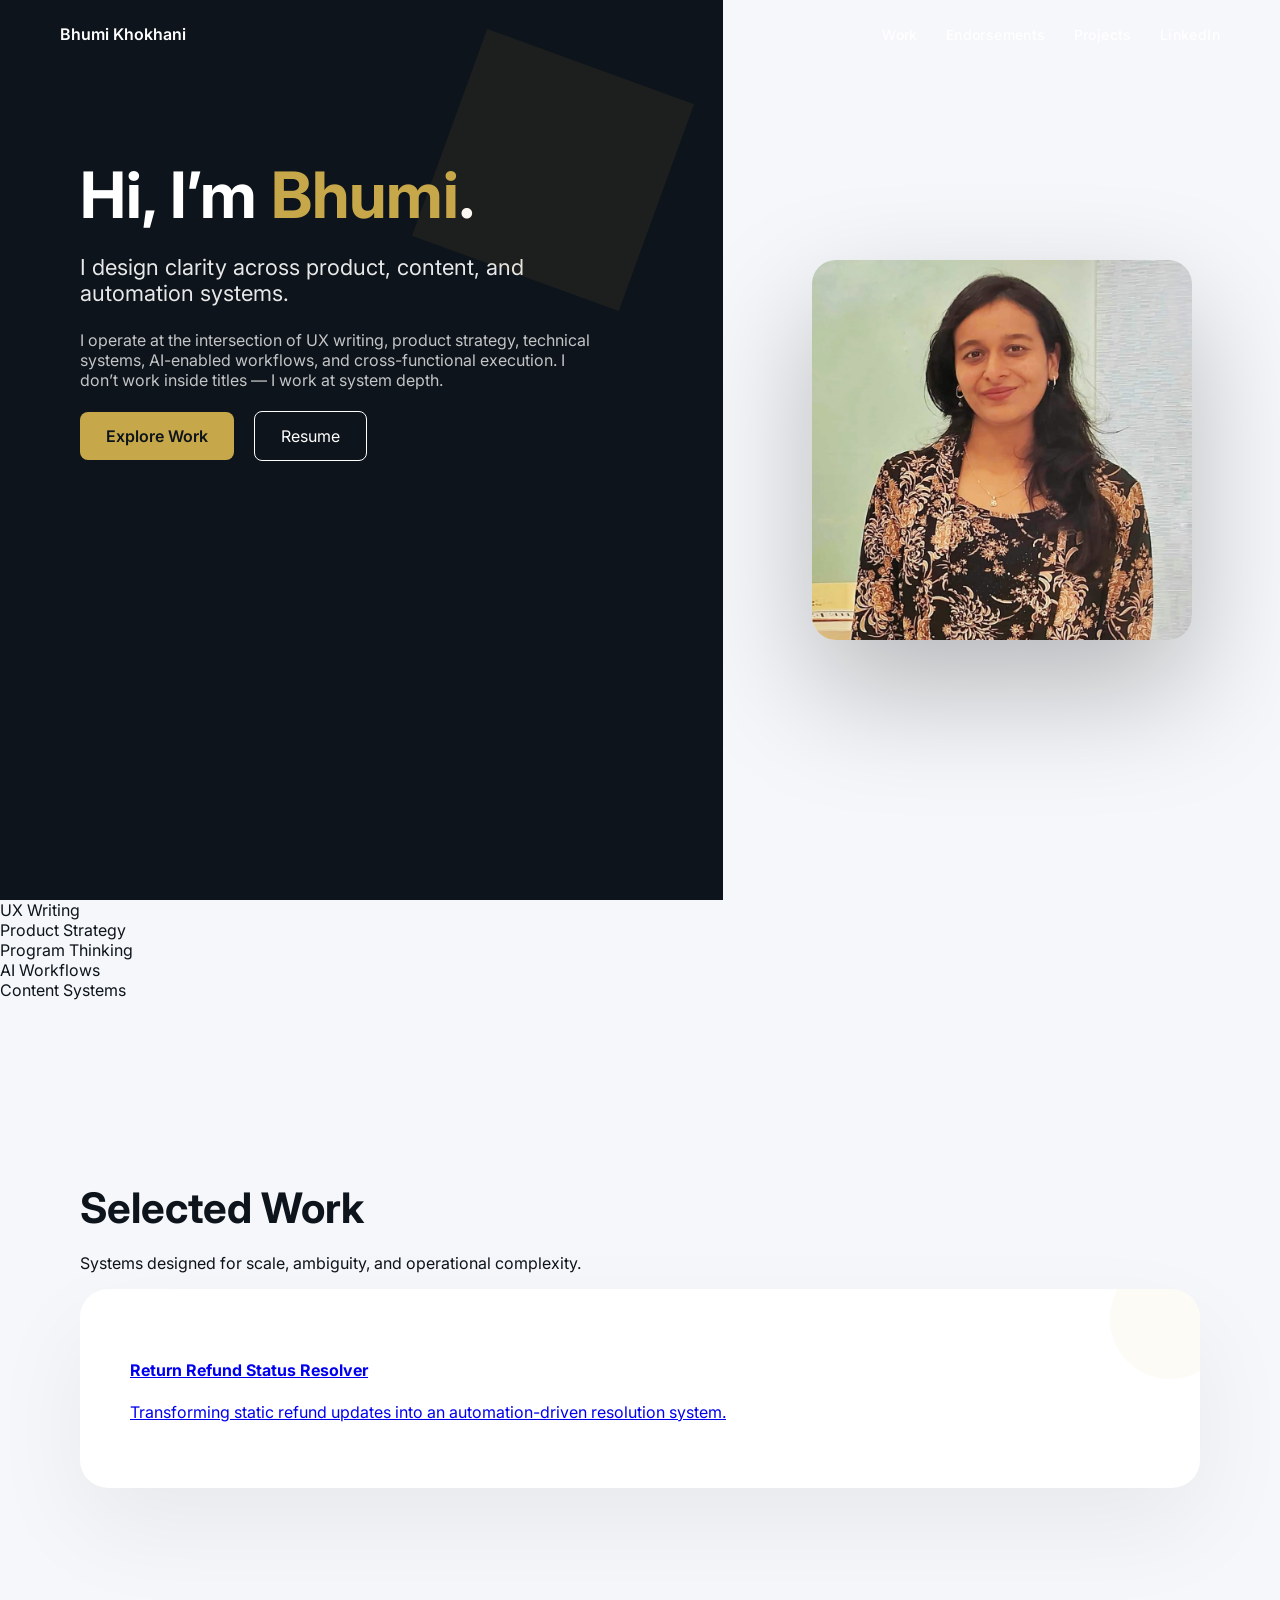
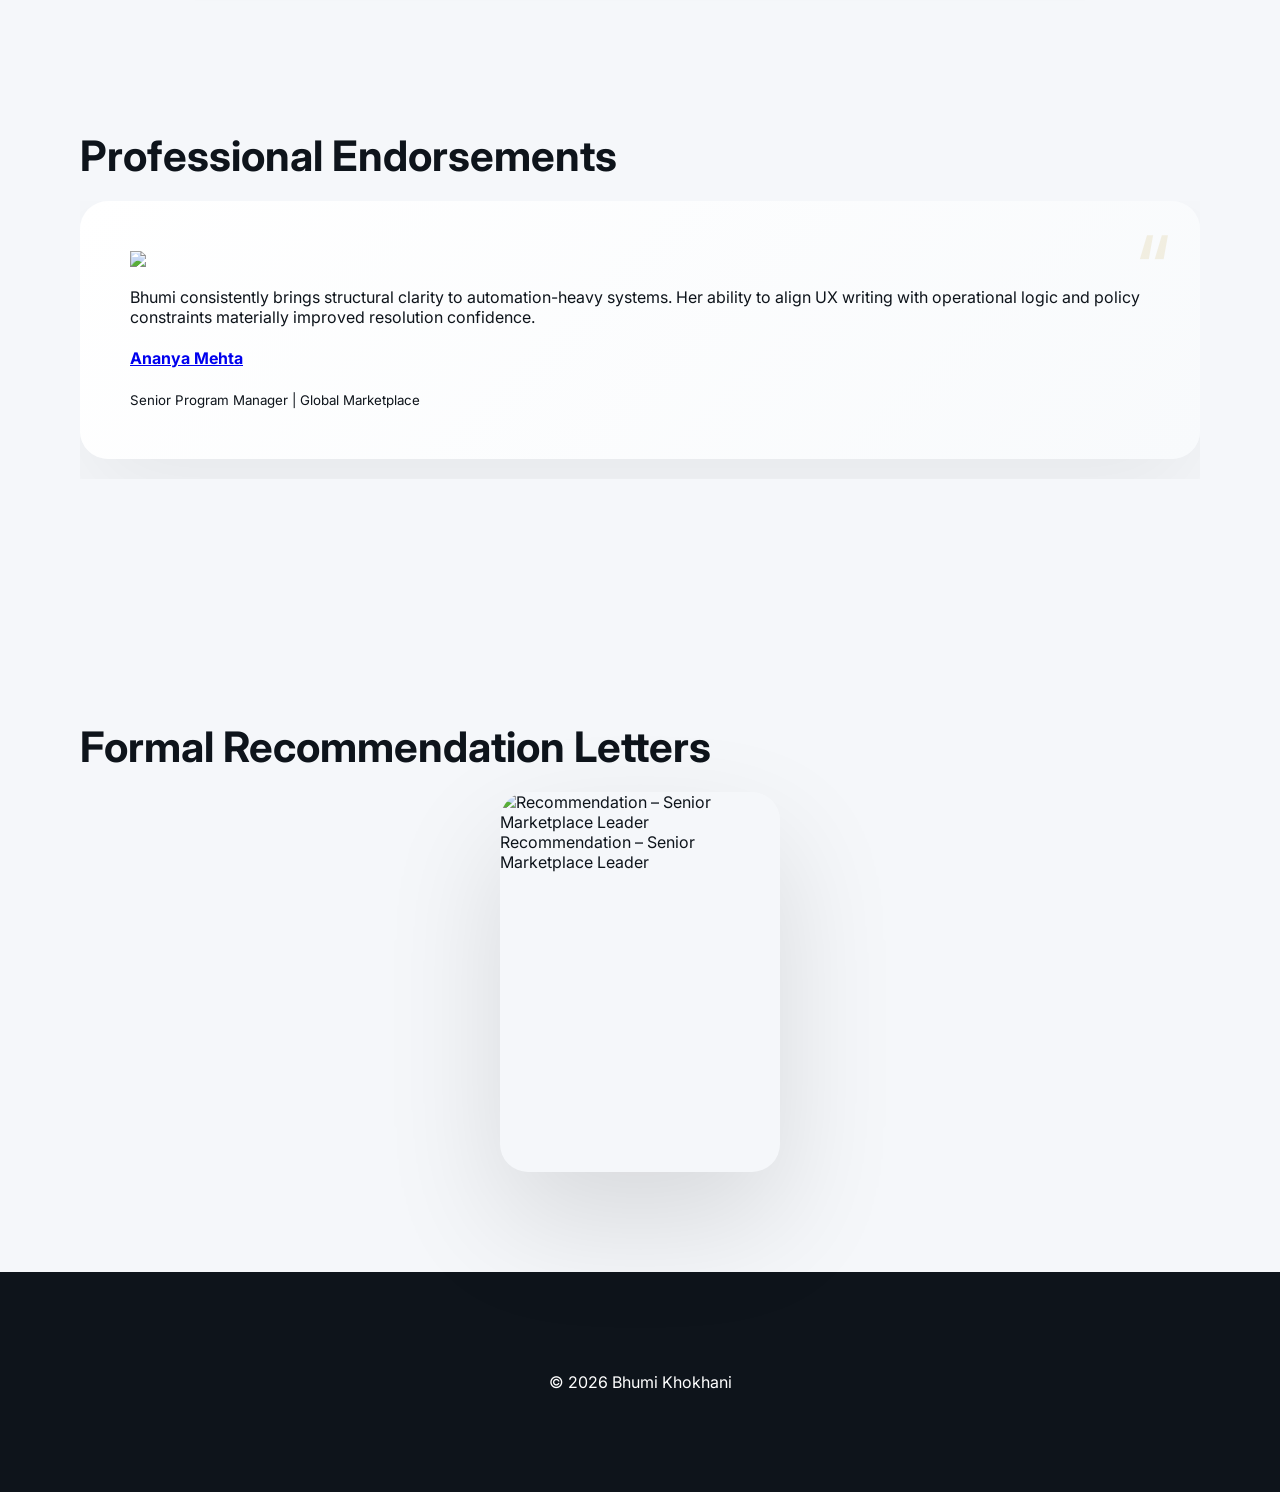
==== index.html @ b5686335 "Update index.html" ====
<!DOCTYPE html>
<html lang="en">
<head>
<meta charset="UTF-8">
<meta name="viewport" content="width=device-width, initial-scale=1.0">
<title>Bhumi Khokhani</title>
<link rel="stylesheet" href="css/style.css">
<link href="https://fonts.googleapis.com/css2?family=Inter:wght@400;500;600;700&display=swap" rel="stylesheet">
</head>

<body>

<nav class="navbar">
  <div class="logo">Bhumi Khokhani</div>
  <ul class="nav-links">
    <li><a href="#work">Work</a></li>
    <li><a href="#endorsements">Endorsements</a></li>
    <li><a href="https://www.linkedin.com/in/bhumikhokhani/details/projects/" target="_blank">Projects</a></li>
    <li><a href="https://www.linkedin.com/in/bhumikhokhani/" target="_blank">LinkedIn</a></li>
  </ul>
</nav>

<section class="hero">
  <div class="hero-left">
    <h1>Hi, I’m <span>Bhumi</span>.</h1>
    <h2>I design clarity across product, content, and automation systems.</h2>

    <p>
      I operate at the intersection of UX writing, product strategy,
      technical systems, AI-enabled workflows, and cross-functional execution.
      I don’t work inside titles — I work at system depth.
    </p>

    <div class="hero-buttons">
      <a href="#work" class="btn-primary">Explore Work</a>
      <a href="assets/BhumiKhokhani-Resume.pdf" target="_blank" class="btn-outline">Resume</a>
    </div>
  </div>

  <div class="hero-right">
    <img src="assets/bhumikhokhani.jpeg" alt="Bhumi Khokhani">
  </div>
</section>

<!-- NEW POSITIONING STRIP -->
<section class="position-strip">
  <div class="strip-inner">
    <div>UX Writing</div>
    <div>Product Strategy</div>
    <div>Program Thinking</div>
    <div>AI Workflows</div>
    <div>Content Systems</div>
  </div>
</section>

<section id="work" class="section work-section">
  <div class="section-header">
    <h3>Selected Work</h3>
    <p>Systems designed for scale, ambiguity, and operational complexity.</p>
  </div>
  <div id="work-grid" class="work-grid"></div>
</section>

<section id="endorsements" class="section endorsements-section">
  <div class="section-header light">
    <h3>Professional Endorsements</h3>
  </div>
  <div id="testimonial-grid" class="testimonial-slider"></div>
</section>

<section class="section letters-section">
  <div class="section-header">
    <h3>Formal Recommendation Letters</h3>
  </div>
  <div id="letters-grid" class="letters-grid"></div>
</section>

<footer>
  © 2026 Bhumi Khokhani
</footer>

<div id="letter-modal" class="modal">
  <div class="modal-content">
    <span class="close-btn" onclick="closeModal()">×</span>
    <iframe id="modal-frame"></iframe>
  </div>
</div>

<script src="js/loadWork.js"></script>
<script src="js/loadTestimonials.js"></script>
<script src="js/loadLetters.js"></script>

</body>
</html>
---- css/style.css ----
:root {
  --teal: #0F766E;
  --gold: #C6A74A;
  --dark: #0E141B;
  --light: #F5F7FA;
  --text-dark: #0E141B;
  --text-light: #FFFFFF;
  --muted: #6B7280;
}

* {
  box-sizing: border-box;
}

body {
  margin: 0;
  font-family: 'Inter', sans-serif;
  background: var(--light);
  color: var(--text-dark);
  overflow-x: hidden;
}

/* ---------------- NAV ---------------- */

.navbar {
  display: flex;
  justify-content: space-between;
  align-items: center;
  padding: 24px 60px;
  position: fixed;
  width: 100%;
  z-index: 1000;
  transition: 0.4s ease;
}

.navbar.scrolled {
  background: rgba(14,20,27,0.92);
  backdrop-filter: blur(12px);
}

.logo {
  color: white;
  font-weight: 600;
}

.nav-links {
  list-style: none;
  display: flex;
  gap: 28px;
  margin: 0;
  padding: 0;
}

.nav-links a {
  text-decoration: none;
  color: var(--text-light);
  font-weight: 500;
  font-size: 14px;
  letter-spacing: 0.4px;
}

/* ---------------- HERO ---------------- */

.hero {
  display: grid;
  grid-template-columns: 1.3fr 1fr;
  min-height: 100vh;
}

.hero-left {
  background: var(--dark);
  color: white;
  padding: 160px 80px;
  position: relative;
}

.hero-left h1 {
  font-size: 64px;
  margin: 0;
  line-height: 1.1;
}

.hero-left h1 span {
  color: var(--gold);
}

.hero-left h2 {
  font-size: 22px;
  font-weight: 400;
  margin-top: 24px;
  max-width: 520px;
  opacity: 0.9;
}

.hero-left p {
  margin-top: 24px;
  max-width: 520px;
  opacity: 0.75;
}

.hero-buttons {
  margin-top: 36px;
}

.btn-primary {
  padding: 14px 26px;
  border-radius: 8px;
  background: var(--gold);
  color: var(--dark);
  text-decoration: none;
  font-weight: 600;
  margin-right: 16px;
  transition: 0.3s;
}

.btn-primary:hover {
  transform: translateY(-3px);
}

.btn-outline {
  padding: 14px 26px;
  border-radius: 8px;
  border: 1px solid white;
  color: white;
  text-decoration: none;
}

.hero-right {
  background: var(--light);
  display: flex;
  align-items: center;
  justify-content: center;
}

.hero-right img {
  width: 70%;
  max-width: 380px;
  border-radius: 24px;
  box-shadow: 0 50px 120px rgba(0,0,0,0.25);
}

/* Gold accent */

.hero-left::after {
  content: "";
  position: absolute;
  width: 220px;
  height: 220px;
  background: var(--gold);
  opacity: 0.08;
  top: 60px;
  right: 60px;
  transform: rotate(20deg);
}

/* ---------------- SECTIONS ---------------- */

.section {
  padding: 140px 80px 100px;
}

.section + .section {
  margin-top: -40px;
}

.alt-bg {
  background: white;
}

.section h3 {
  font-size: 42px;
  margin-bottom: 20px;
}

.section-intro {
  max-width: 600px;
  margin-bottom: 60px;
  color: var(--muted);
}

/* ---------------- WORK ---------------- */

.work-grid {
  display: grid;
  grid-template-columns: repeat(auto-fit, minmax(320px, 1fr));
  gap: 50px;
}

.work-card {
  padding: 50px;
  background: white;
  border-radius: 28px;
  box-shadow: 0 40px 100px rgba(0,0,0,0.06);
  transition: 0.4s ease;
  position: relative;
  overflow: hidden;
}

.work-card::after {
  content: "";
  position: absolute;
  width: 120px;
  height: 120px;
  background: var(--gold);
  opacity: 0.05;
  top: -30px;
  right: -30px;
  border-radius: 50%;
}

.work-card:hover {
  transform: translateY(-14px);
  box-shadow: 0 60px 140px rgba(0,0,0,0.1);
}

/* ---------------- TESTIMONIALS ---------------- */

.testimonial-slider {
  display: flex;
  gap: 40px;
  overflow-x: auto;
  scroll-snap-type: x mandatory;
  padding-bottom: 20px;
}

.testimonial-slider::-webkit-scrollbar {
  height: 8px;
}

.testimonial-slider::-webkit-scrollbar-thumb {
  background: var(--gold);
  border-radius: 10px;
}

.testimonial-card {
  min-width: 420px;
  padding: 50px;
  background: linear-gradient(135deg, #ffffff, #f8fafc);
  border-radius: 28px;
  box-shadow: 0 40px 100px rgba(0,0,0,0.06);
  position: relative;
  scroll-snap-align: start;
  transition: 0.4s ease;
}

.testimonial-card:hover {
  transform: translateY(-10px);
}

.testimonial-card::before {
  content: "“";
  font-size: 100px;
  color: var(--gold);
  position: absolute;
  top: 10px;
  right: 30px;
  opacity: 0.15;
}

/* ---------------- LETTERS ---------------- */

.letters-grid {
  display: flex;
  gap: 40px;
  flex-wrap: wrap;
  justify-content: center;
}

.letter-thumb {
  width: 280px;
  height: 380px;
  border-radius: 28px;
  overflow: hidden;
  cursor: pointer;
  box-shadow: 0 50px 120px rgba(0,0,0,0.12);
  transition: 0.5s ease;
  position: relative;
}

.letter-thumb:hover {
  transform: translateY(-12px) scale(1.04);
}

.letter-thumb img {
  width: 100%;
  height: 100%;
  object-fit: cover;
}

/* ---------------- MODAL ---------------- */

.modal {
  display: none;
  position: fixed;
  inset: 0;
  background: rgba(0,0,0,0.9);
  justify-content: center;
  align-items: center;
}

.modal-content {
  width: 95%;
  max-width: 1000px;
  height: 90%;
  background: white;
  border-radius: 20px;
  overflow: hidden;
  position: relative;
}

.modal-content iframe {
  width: 100%;
  height: 100%;
  border: none;
}

.close-btn {
  position: absolute;
  top: 20px;
  right: 30px;
  font-size: 30px;
  cursor: pointer;
}

/* ---------------- FOOTER ---------------- */

footer {
  padding: 100px 80px;
  background: var(--dark);
  color: white;
  text-align: center;
}

/* ---------------- MOBILE ---------------- */

@media (max-width: 900px) {

  .hero {
    grid-template-columns: 1fr;
  }

  .hero-left {
    padding: 120px 40px;
  }

  .hero-left h1 {
    font-size: 42px;
  }

  .section {
    padding: 100px 40px;
  }

  .navbar {
    padding: 20px 40px;
  }

  .testimonial-card {
    min-width: 300px;
  }
}
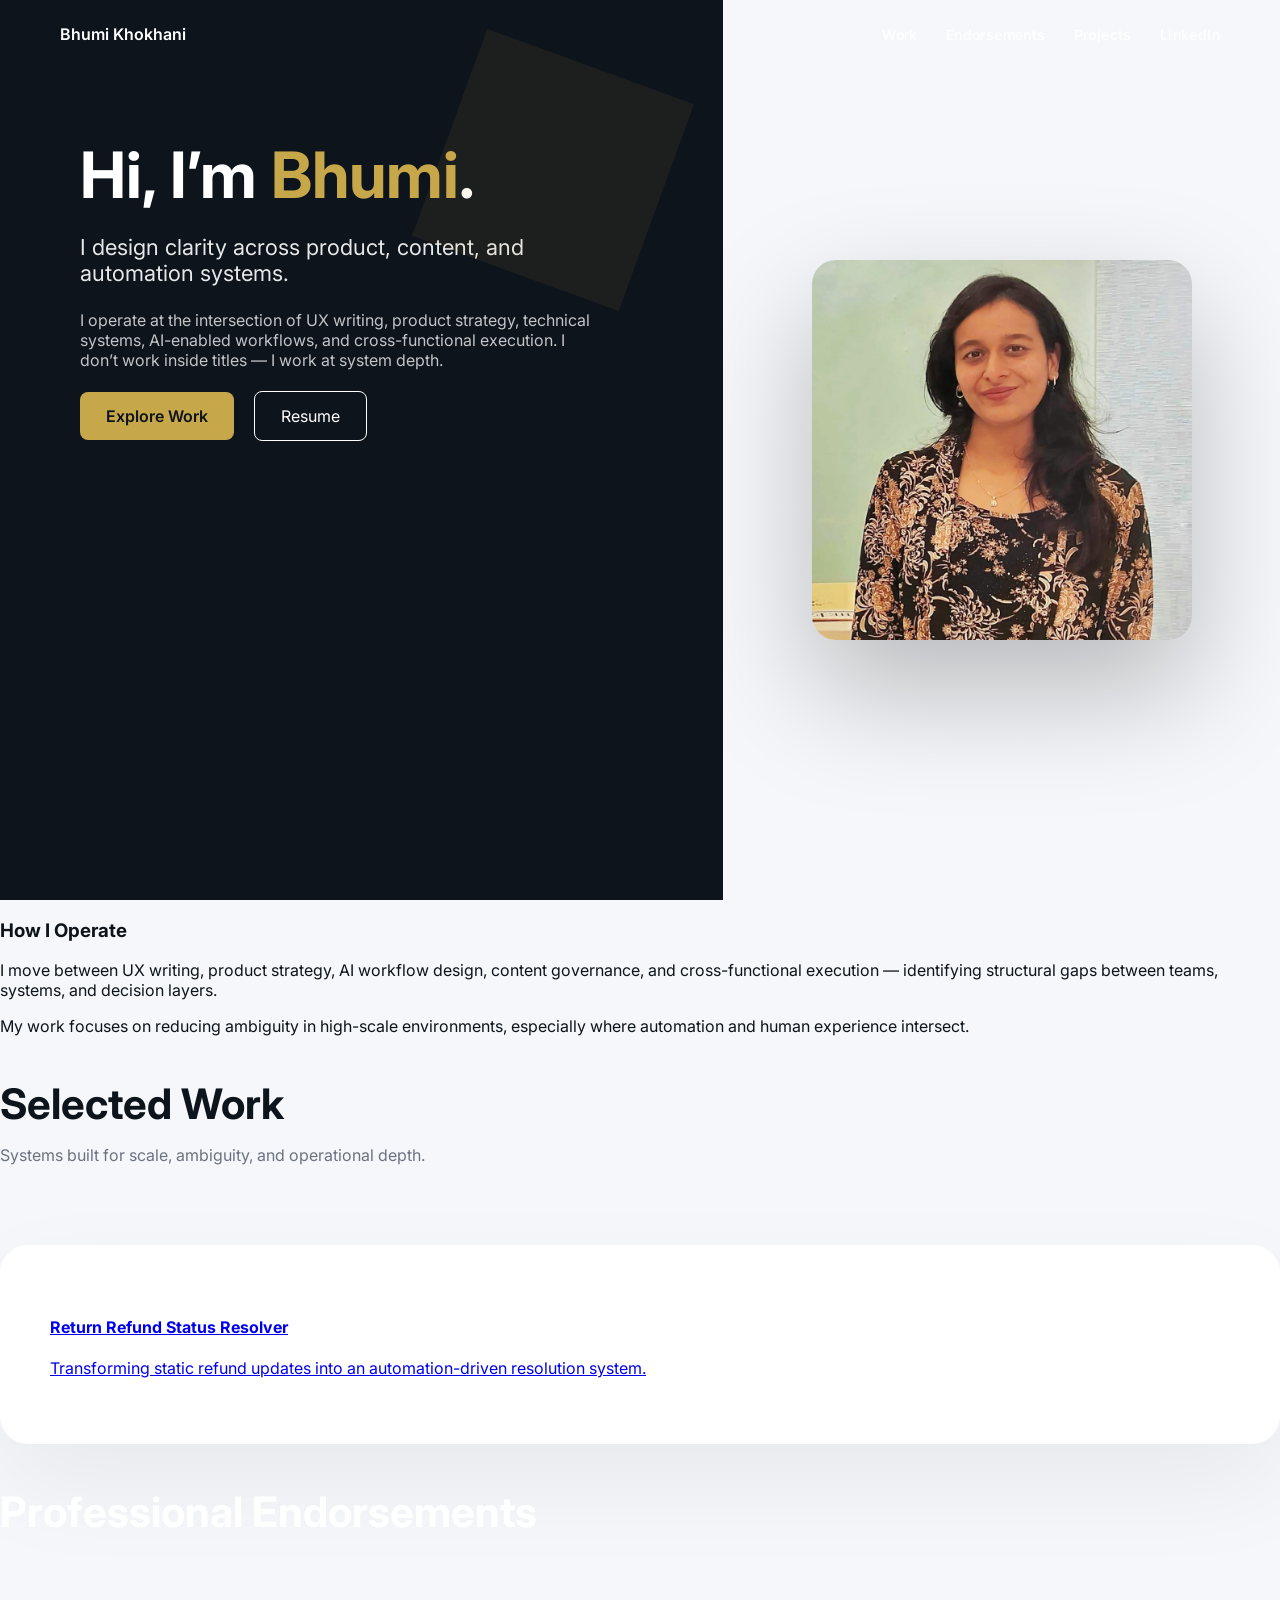
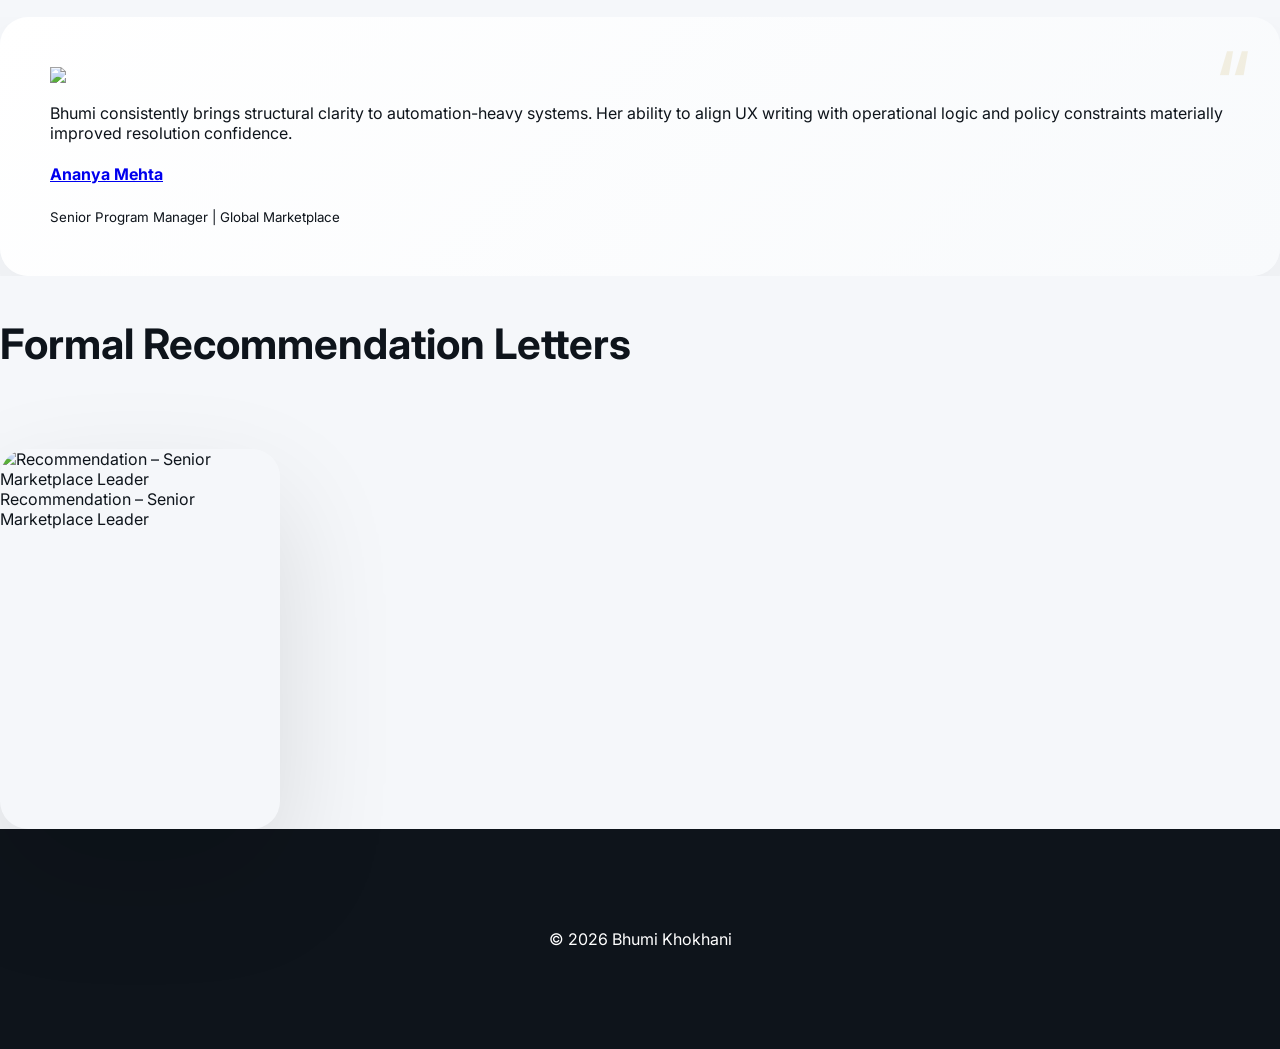
==== commit 25cf8652: "Update index.html" ====
--- a/index.html
+++ b/index.html
@@ -20,55 +20,68 @@
   </ul>
 </nav>
 
+<!-- HERO (UNCHANGED STRUCTURE) -->
 <section class="hero">
   <div class="hero-left">
     <h1>Hi, I’m <span>Bhumi</span>.</h1>
     <h2>I design clarity across product, content, and automation systems.</h2>
-
     <p>
       I operate at the intersection of UX writing, product strategy,
       technical systems, AI-enabled workflows, and cross-functional execution.
       I don’t work inside titles — I work at system depth.
     </p>
-
     <div class="hero-buttons">
       <a href="#work" class="btn-primary">Explore Work</a>
       <a href="assets/BhumiKhokhani-Resume.pdf" target="_blank" class="btn-outline">Resume</a>
     </div>
   </div>
-
   <div class="hero-right">
     <img src="assets/bhumikhokhani.jpeg" alt="Bhumi Khokhani">
   </div>
 </section>
 
-<!-- NEW POSITIONING STRIP -->
-<section class="position-strip">
-  <div class="strip-inner">
-    <div>UX Writing</div>
-    <div>Product Strategy</div>
-    <div>Program Thinking</div>
-    <div>AI Workflows</div>
-    <div>Content Systems</div>
+<!-- STRUCTURED POSITIONING SECTION -->
+<section class="positioning">
+  <div class="positioning-inner">
+    <div class="positioning-left">
+      <h3>How I Operate</h3>
+    </div>
+    <div class="positioning-right">
+      <p>
+        I move between UX writing, product strategy, AI workflow design,
+        content governance, and cross-functional execution — identifying
+        structural gaps between teams, systems, and decision layers.
+      </p>
+      <p>
+        My work focuses on reducing ambiguity in high-scale environments,
+        especially where automation and human experience intersect.
+      </p>
+    </div>
   </div>
 </section>
 
-<section id="work" class="section work-section">
+<!-- WORK WITH STRONGER GRID STRUCTURE -->
+<section id="work" class="work-section">
   <div class="section-header">
     <h3>Selected Work</h3>
-    <p>Systems designed for scale, ambiguity, and operational complexity.</p>
+    <p>Systems built for scale, ambiguity, and operational depth.</p>
   </div>
-  <div id="work-grid" class="work-grid"></div>
+
+  <div id="work-grid" class="work-grid">
+    <!-- dynamic cards load here -->
+  </div>
 </section>
 
-<section id="endorsements" class="section endorsements-section">
+<!-- DARK SOCIAL PROOF BAND -->
+<section id="endorsements" class="endorsement-band">
   <div class="section-header light">
     <h3>Professional Endorsements</h3>
   </div>
   <div id="testimonial-grid" class="testimonial-slider"></div>
 </section>
 
-<section class="section letters-section">
+<!-- LETTERS SECTION WITH FRAMED LAYOUT -->
+<section class="letters-section">
   <div class="section-header">
     <h3>Formal Recommendation Letters</h3>
   </div>
--- a/css/style.css
+++ b/css/style.css
@@ -20,22 +20,16 @@
   overflow-x: hidden;
 }
 
-/* ---------------- NAV ---------------- */
+/* NAV */
 
 .navbar {
   display: flex;
   justify-content: space-between;
   align-items: center;
   padding: 24px 60px;
-  position: fixed;
+  position: absolute;
   width: 100%;
   z-index: 1000;
-  transition: 0.4s ease;
-}
-
-.navbar.scrolled {
-  background: rgba(14,20,27,0.92);
-  backdrop-filter: blur(12px);
 }
 
 .logo {
@@ -59,7 +53,7 @@
   letter-spacing: 0.4px;
 }
 
-/* ---------------- HERO ---------------- */
+/* HERO (UNCHANGED STRUCTURE) */
 
 .hero {
   display: grid;
@@ -70,7 +64,7 @@
 .hero-left {
   background: var(--dark);
   color: white;
-  padding: 160px 80px;
+  padding: 140px 80px;
   position: relative;
 }
 
@@ -110,11 +104,6 @@
   text-decoration: none;
   font-weight: 600;
   margin-right: 16px;
-  transition: 0.3s;
-}
-
-.btn-primary:hover {
-  transform: translateY(-3px);
 }
 
 .btn-outline {
@@ -138,8 +127,6 @@
   border-radius: 24px;
   box-shadow: 0 50px 120px rgba(0,0,0,0.25);
 }
-
-/* Gold accent */
 
 .hero-left::after {
   content: "";
@@ -153,36 +140,56 @@
   transform: rotate(20deg);
 }
 
-/* ---------------- SECTIONS ---------------- */
+/* NEW POSITION STRIP */
+
+.position-strip {
+  background: white;
+  padding: 30px 0;
+  border-bottom: 1px solid #eee;
+}
+
+.strip-inner {
+  display: flex;
+  justify-content: center;
+  gap: 60px;
+  font-weight: 600;
+  color: var(--muted);
+  flex-wrap: wrap;
+}
+
+/* SECTION BASE */
 
 .section {
-  padding: 140px 80px 100px;
-}
-
-.section + .section {
-  margin-top: -40px;
-}
-
-.alt-bg {
-  background: white;
-}
-
-.section h3 {
+  padding: 140px 80px;
+}
+
+.section-header {
+  max-width: 700px;
+  margin-bottom: 80px;
+}
+
+.section-header h3 {
   font-size: 42px;
-  margin-bottom: 20px;
-}
-
-.section-intro {
-  max-width: 600px;
-  margin-bottom: 60px;
+  margin-bottom: 16px;
+}
+
+.section-header p {
   color: var(--muted);
 }
 
-/* ---------------- WORK ---------------- */
+.section-header.light h3 {
+  color: white;
+}
+
+/* WORK */
+
+.work-section {
+  background: var(--light);
+}
 
 .work-grid {
   display: grid;
-  grid-template-columns: repeat(auto-fit, minmax(320px, 1fr));
+  grid-template-columns: repeat(auto-fit, minmax(340px, 1fr));
   gap: 50px;
 }
 
@@ -192,59 +199,35 @@
   border-radius: 28px;
   box-shadow: 0 40px 100px rgba(0,0,0,0.06);
   transition: 0.4s ease;
-  position: relative;
-  overflow: hidden;
-}
-
-.work-card::after {
-  content: "";
-  position: absolute;
-  width: 120px;
-  height: 120px;
-  background: var(--gold);
-  opacity: 0.05;
-  top: -30px;
-  right: -30px;
-  border-radius: 50%;
 }
 
 .work-card:hover {
-  transform: translateY(-14px);
-  box-shadow: 0 60px 140px rgba(0,0,0,0.1);
-}
-
-/* ---------------- TESTIMONIALS ---------------- */
+  transform: translateY(-12px);
+}
+
+/* ENDORSEMENTS */
+
+.endorsements-section {
+  background: var(--dark);
+  color: white;
+}
 
 .testimonial-slider {
   display: flex;
   gap: 40px;
   overflow-x: auto;
   scroll-snap-type: x mandatory;
-  padding-bottom: 20px;
-}
-
-.testimonial-slider::-webkit-scrollbar {
-  height: 8px;
-}
-
-.testimonial-slider::-webkit-scrollbar-thumb {
-  background: var(--gold);
-  border-radius: 10px;
 }
 
 .testimonial-card {
   min-width: 420px;
+  scroll-snap-align: start;
   padding: 50px;
   background: linear-gradient(135deg, #ffffff, #f8fafc);
   border-radius: 28px;
   box-shadow: 0 40px 100px rgba(0,0,0,0.06);
+  color: var(--text-dark);
   position: relative;
-  scroll-snap-align: start;
-  transition: 0.4s ease;
-}
-
-.testimonial-card:hover {
-  transform: translateY(-10px);
 }
 
 .testimonial-card::before {
@@ -257,13 +240,12 @@
   opacity: 0.15;
 }
 
-/* ---------------- LETTERS ---------------- */
+/* LETTERS */
 
 .letters-grid {
   display: flex;
   gap: 40px;
   flex-wrap: wrap;
-  justify-content: center;
 }
 
 .letter-thumb {
@@ -273,12 +255,11 @@
   overflow: hidden;
   cursor: pointer;
   box-shadow: 0 50px 120px rgba(0,0,0,0.12);
-  transition: 0.5s ease;
-  position: relative;
+  transition: 0.4s ease;
 }
 
 .letter-thumb:hover {
-  transform: translateY(-12px) scale(1.04);
+  transform: translateY(-12px) scale(1.05);
 }
 
 .letter-thumb img {
@@ -287,7 +268,7 @@
   object-fit: cover;
 }
 
-/* ---------------- MODAL ---------------- */
+/* MODAL */
 
 .modal {
   display: none;
@@ -322,7 +303,7 @@
   cursor: pointer;
 }
 
-/* ---------------- FOOTER ---------------- */
+/* FOOTER */
 
 footer {
   padding: 100px 80px;
@@ -331,7 +312,7 @@
   text-align: center;
 }
 
-/* ---------------- MOBILE ---------------- */
+/* MOBILE */
 
 @media (max-width: 900px) {
 
@@ -340,11 +321,11 @@
   }
 
   .hero-left {
-    padding: 120px 40px;
+    padding: 100px 40px;
   }
 
   .hero-left h1 {
-    font-size: 42px;
+    font-size: 40px;
   }
 
   .section {
@@ -358,4 +339,8 @@
   .testimonial-card {
     min-width: 300px;
   }
-}
+
+  .strip-inner {
+    gap: 30px;
+  }
+}
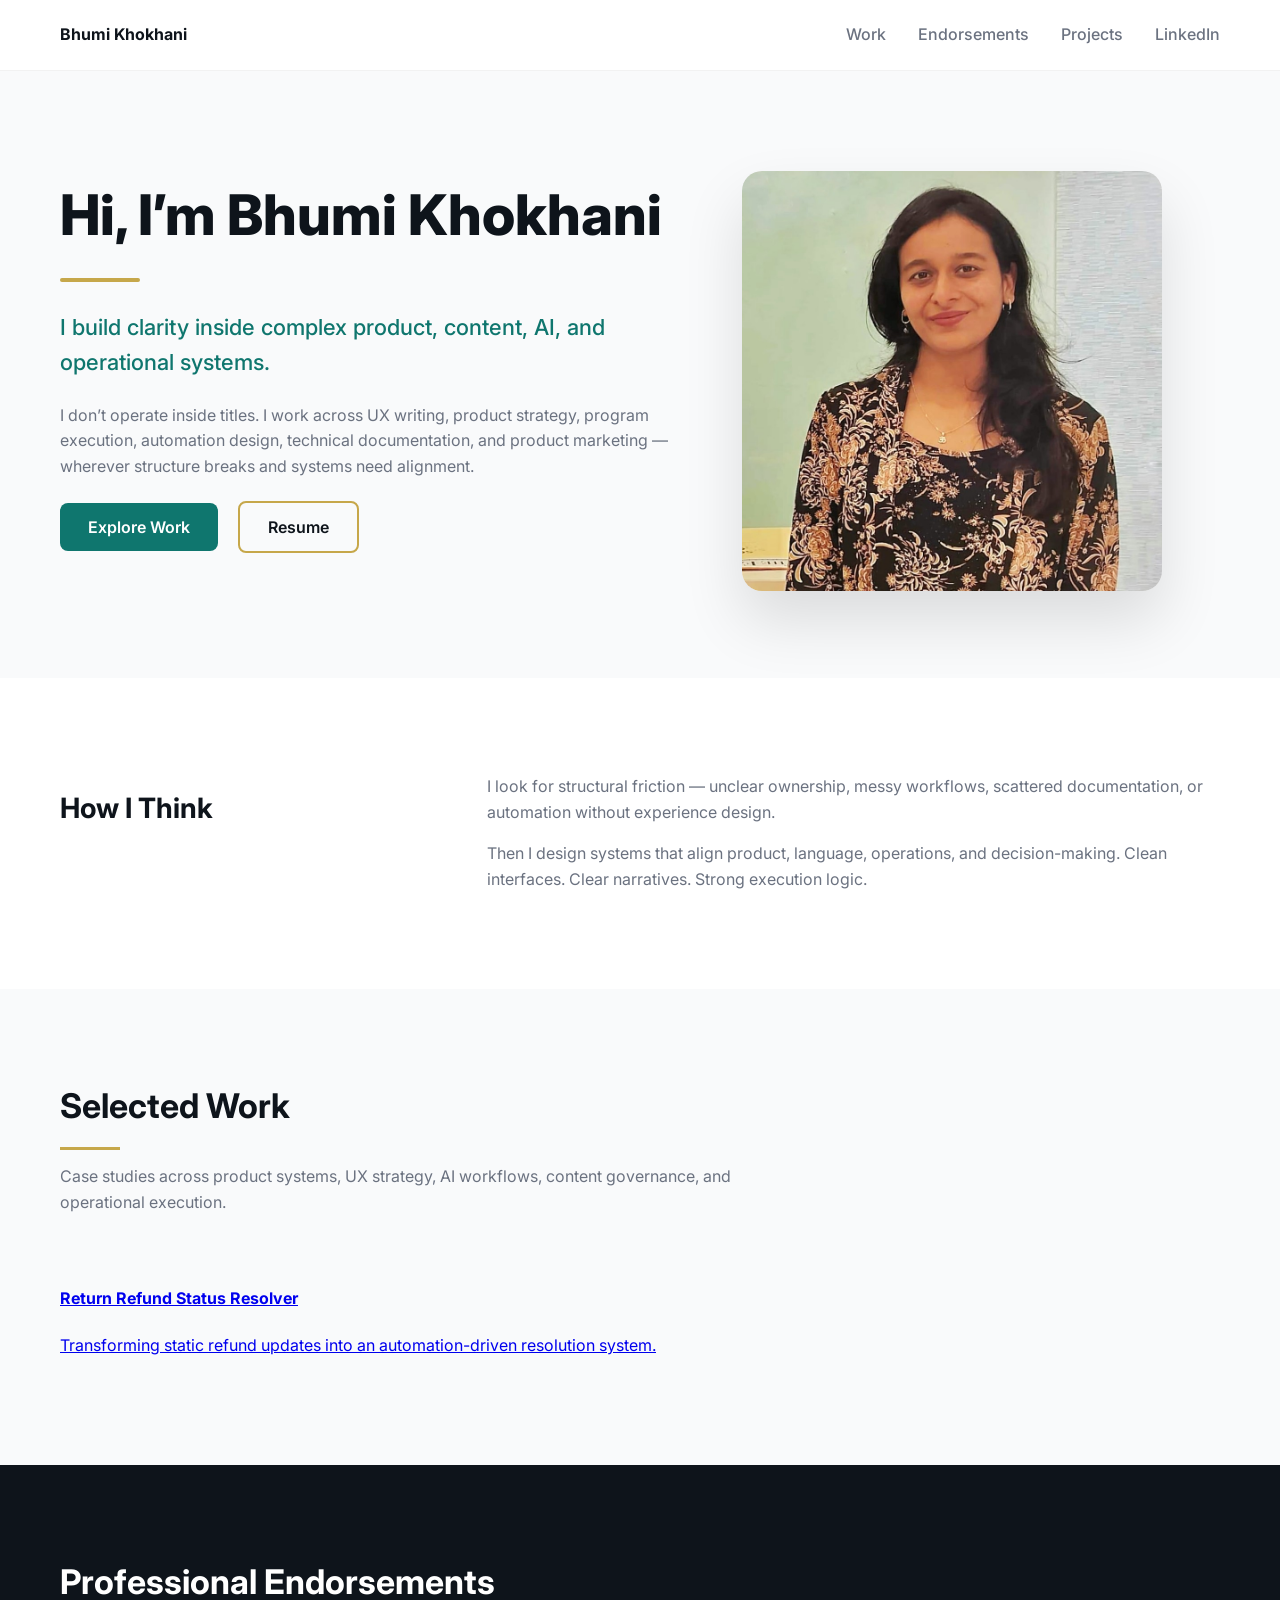
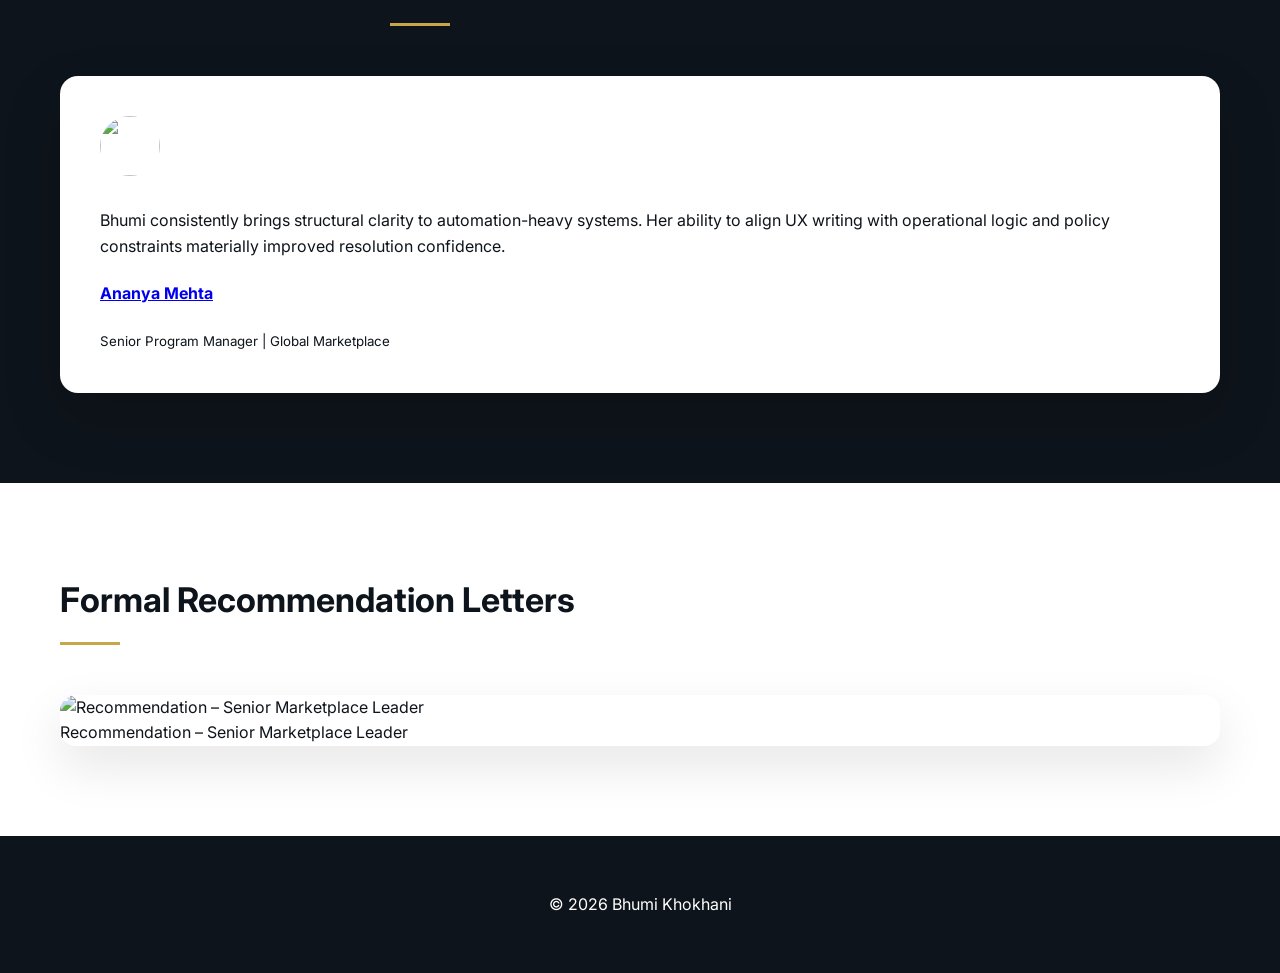
==== commit cf278e38: "Update index.html" ====
--- a/index.html
+++ b/index.html
@@ -5,7 +5,7 @@
 <meta name="viewport" content="width=device-width, initial-scale=1.0">
 <title>Bhumi Khokhani</title>
 <link rel="stylesheet" href="css/style.css">
-<link href="https://fonts.googleapis.com/css2?family=Inter:wght@400;500;600;700&display=swap" rel="stylesheet">
+<link href="https://fonts.googleapis.com/css2?family=Inter:wght@400;500;600;700;800&display=swap" rel="stylesheet">
 </head>
 
 <body>
@@ -20,76 +20,87 @@
   </ul>
 </nav>
 
-<!-- HERO (UNCHANGED STRUCTURE) -->
+<!-- HERO -->
 <section class="hero">
   <div class="hero-left">
-    <h1>Hi, I’m <span>Bhumi</span>.</h1>
-    <h2>I design clarity across product, content, and automation systems.</h2>
+    <h1>Hi, I’m Bhumi Khokhani</h1>
+    <div class="hero-underline"></div>
+
+    <h2>
+      I build clarity inside complex product, content, AI, and operational systems.
+    </h2>
+
     <p>
-      I operate at the intersection of UX writing, product strategy,
-      technical systems, AI-enabled workflows, and cross-functional execution.
-      I don’t work inside titles — I work at system depth.
+      I don’t operate inside titles. I work across UX writing, product strategy,
+      program execution, automation design, technical documentation, and product marketing —
+      wherever structure breaks and systems need alignment.
     </p>
+
     <div class="hero-buttons">
       <a href="#work" class="btn-primary">Explore Work</a>
       <a href="assets/BhumiKhokhani-Resume.pdf" target="_blank" class="btn-outline">Resume</a>
     </div>
   </div>
+
   <div class="hero-right">
     <img src="assets/bhumikhokhani.jpeg" alt="Bhumi Khokhani">
   </div>
 </section>
 
-<!-- STRUCTURED POSITIONING SECTION -->
+<!-- POSITIONING -->
 <section class="positioning">
   <div class="positioning-inner">
     <div class="positioning-left">
-      <h3>How I Operate</h3>
+      <h3>How I Think</h3>
     </div>
     <div class="positioning-right">
       <p>
-        I move between UX writing, product strategy, AI workflow design,
-        content governance, and cross-functional execution — identifying
-        structural gaps between teams, systems, and decision layers.
+        I look for structural friction — unclear ownership, messy workflows,
+        scattered documentation, or automation without experience design.
       </p>
       <p>
-        My work focuses on reducing ambiguity in high-scale environments,
-        especially where automation and human experience intersect.
+        Then I design systems that align product, language, operations,
+        and decision-making. Clean interfaces. Clear narratives.
+        Strong execution logic.
       </p>
     </div>
   </div>
 </section>
 
-<!-- WORK WITH STRONGER GRID STRUCTURE -->
+<!-- WORK -->
 <section id="work" class="work-section">
   <div class="section-header">
     <h3>Selected Work</h3>
-    <p>Systems built for scale, ambiguity, and operational depth.</p>
+    <div class="gold-line"></div>
+    <p>
+      Case studies across product systems, UX strategy, AI workflows,
+      content governance, and operational execution.
+    </p>
   </div>
 
-  <div id="work-grid" class="work-grid">
-    <!-- dynamic cards load here -->
-  </div>
+  <div id="work-grid" class="work-grid"></div>
 </section>
 
-<!-- DARK SOCIAL PROOF BAND -->
+<!-- ENDORSEMENTS -->
 <section id="endorsements" class="endorsement-band">
   <div class="section-header light">
     <h3>Professional Endorsements</h3>
+    <div class="gold-line center"></div>
   </div>
-  <div id="testimonial-grid" class="testimonial-slider"></div>
+  <div id="testimonial-grid" class="testimonial-grid"></div>
 </section>
 
-<!-- LETTERS SECTION WITH FRAMED LAYOUT -->
+<!-- LETTERS -->
 <section class="letters-section">
   <div class="section-header">
     <h3>Formal Recommendation Letters</h3>
+    <div class="gold-line"></div>
   </div>
   <div id="letters-grid" class="letters-grid"></div>
 </section>
 
 <footer>
-  © 2026 Bhumi Khokhani
+  <p>© 2026 Bhumi Khokhani</p>
 </footer>
 
 <div id="letter-modal" class="modal">
--- a/css/style.css
+++ b/css/style.css
@@ -2,9 +2,7 @@
   --teal: #0F766E;
   --gold: #C6A74A;
   --dark: #0E141B;
-  --light: #F5F7FA;
-  --text-dark: #0E141B;
-  --text-light: #FFFFFF;
+  --light: #F9FAFB;
   --muted: #6B7280;
 }
 
@@ -16,250 +14,235 @@
   margin: 0;
   font-family: 'Inter', sans-serif;
   background: var(--light);
-  color: var(--text-dark);
-  overflow-x: hidden;
+  color: var(--dark);
+  line-height: 1.6;
 }
 
 /* NAV */
-
 .navbar {
   display: flex;
   justify-content: space-between;
   align-items: center;
-  padding: 24px 60px;
-  position: absolute;
-  width: 100%;
+  padding: 22px 60px;
+  background: white;
+  position: sticky;
+  top: 0;
   z-index: 1000;
+  border-bottom: 1px solid rgba(0,0,0,0.05);
 }
 
 .logo {
-  color: white;
-  font-weight: 600;
+  font-weight: 700;
+  color: var(--dark);
 }
 
 .nav-links {
   list-style: none;
   display: flex;
-  gap: 28px;
+  gap: 32px;
   margin: 0;
   padding: 0;
 }
 
 .nav-links a {
   text-decoration: none;
-  color: var(--text-light);
+  color: var(--muted);
   font-weight: 500;
-  font-size: 14px;
-  letter-spacing: 0.4px;
-}
-
-/* HERO (UNCHANGED STRUCTURE) */
-
+  transition: 0.3s ease;
+}
+
+.nav-links a:hover {
+  color: var(--teal);
+}
+
+/* HERO */
 .hero {
   display: grid;
   grid-template-columns: 1.3fr 1fr;
-  min-height: 100vh;
-}
-
-.hero-left {
+  padding: 100px 60px 80px 60px;
+  gap: 60px;
+}
+
+.hero-left h1 {
+  font-size: 56px;
+  margin: 0;
+  font-weight: 800;
+}
+
+.hero-underline {
+  width: 80px;
+  height: 4px;
+  background: var(--gold);
+  margin: 18px 0 28px 0;
+  border-radius: 2px;
+}
+
+.hero-left h2 {
+  font-size: 22px;
+  font-weight: 500;
+  color: var(--teal);
+  max-width: 620px;
+}
+
+.hero-left p {
+  margin-top: 22px;
+  max-width: 620px;
+  color: var(--muted);
+}
+
+.hero-buttons {
+  margin-top: 36px;
+}
+
+.btn-primary {
+  padding: 14px 28px;
+  border-radius: 8px;
+  background: var(--teal);
+  color: white;
+  text-decoration: none;
+  font-weight: 600;
+  transition: 0.3s ease;
+}
+
+.btn-primary:hover {
+  background: #0c5f59;
+}
+
+.btn-outline {
+  padding: 14px 28px;
+  border-radius: 8px;
+  border: 2px solid var(--gold);
+  color: var(--dark);
+  text-decoration: none;
+  margin-left: 16px;
+  font-weight: 600;
+  transition: 0.3s ease;
+}
+
+.btn-outline:hover {
+  background: var(--gold);
+}
+
+.hero-right img {
+  width: 100%;
+  max-width: 420px;
+  border-radius: 20px;
+  box-shadow: 0 30px 60px rgba(0,0,0,0.12);
+}
+
+/* POSITIONING */
+.positioning {
+  padding: 80px 60px;
+  background: white;
+}
+
+.positioning-inner {
+  display: grid;
+  grid-template-columns: 1fr 2fr;
+  gap: 60px;
+}
+
+.positioning h3 {
+  font-size: 28px;
+}
+
+.positioning-right p {
+  margin-bottom: 16px;
+  color: var(--muted);
+}
+
+/* SECTION HEADERS */
+.section-header {
+  margin-bottom: 50px;
+  max-width: 720px;
+}
+
+.section-header h3 {
+  font-size: 34px;
+  margin: 0;
+}
+
+.section-header p {
+  color: var(--muted);
+  margin-top: 14px;
+}
+
+.gold-line {
+  width: 60px;
+  height: 3px;
+  background: var(--gold);
+  margin: 14px 0 0 0;
+}
+
+.gold-line.center {
+  margin: 14px auto 0 auto;
+}
+
+/* WORK */
+.work-section {
+  padding: 90px 60px;
+}
+
+.work-grid {
+  display: grid;
+  grid-template-columns: repeat(auto-fit, minmax(320px, 1fr));
+  gap: 40px;
+}
+
+/* ENDORSEMENTS */
+.endorsement-band {
   background: var(--dark);
   color: white;
-  padding: 140px 80px;
-  position: relative;
-}
-
-.hero-left h1 {
-  font-size: 64px;
-  margin: 0;
-  line-height: 1.1;
-}
-
-.hero-left h1 span {
-  color: var(--gold);
-}
-
-.hero-left h2 {
-  font-size: 22px;
-  font-weight: 400;
-  margin-top: 24px;
-  max-width: 520px;
-  opacity: 0.9;
-}
-
-.hero-left p {
-  margin-top: 24px;
-  max-width: 520px;
-  opacity: 0.75;
-}
-
-.hero-buttons {
-  margin-top: 36px;
-}
-
-.btn-primary {
-  padding: 14px 26px;
-  border-radius: 8px;
-  background: var(--gold);
-  color: var(--dark);
-  text-decoration: none;
-  font-weight: 600;
-  margin-right: 16px;
-}
-
-.btn-outline {
-  padding: 14px 26px;
-  border-radius: 8px;
-  border: 1px solid white;
-  color: white;
-  text-decoration: none;
-}
-
-.hero-right {
-  background: var(--light);
-  display: flex;
-  align-items: center;
-  justify-content: center;
-}
-
-.hero-right img {
-  width: 70%;
-  max-width: 380px;
-  border-radius: 24px;
-  box-shadow: 0 50px 120px rgba(0,0,0,0.25);
-}
-
-.hero-left::after {
-  content: "";
-  position: absolute;
-  width: 220px;
-  height: 220px;
-  background: var(--gold);
-  opacity: 0.08;
-  top: 60px;
-  right: 60px;
-  transform: rotate(20deg);
-}
-
-/* NEW POSITION STRIP */
-
-.position-strip {
-  background: white;
-  padding: 30px 0;
-  border-bottom: 1px solid #eee;
-}
-
-.strip-inner {
-  display: flex;
-  justify-content: center;
-  gap: 60px;
-  font-weight: 600;
-  color: var(--muted);
-  flex-wrap: wrap;
-}
-
-/* SECTION BASE */
-
-.section {
-  padding: 140px 80px;
-}
-
-.section-header {
-  max-width: 700px;
-  margin-bottom: 80px;
-}
-
-.section-header h3 {
-  font-size: 42px;
-  margin-bottom: 16px;
-}
-
-.section-header p {
-  color: var(--muted);
+  padding: 90px 60px;
 }
 
 .section-header.light h3 {
   color: white;
 }
 
-/* WORK */
-
-.work-section {
-  background: var(--light);
-}
-
-.work-grid {
-  display: grid;
-  grid-template-columns: repeat(auto-fit, minmax(340px, 1fr));
-  gap: 50px;
-}
-
-.work-card {
-  padding: 50px;
-  background: white;
-  border-radius: 28px;
-  box-shadow: 0 40px 100px rgba(0,0,0,0.06);
-  transition: 0.4s ease;
-}
-
-.work-card:hover {
-  transform: translateY(-12px);
-}
-
-/* ENDORSEMENTS */
-
-.endorsements-section {
-  background: var(--dark);
-  color: white;
-}
-
-.testimonial-slider {
-  display: flex;
+.testimonial-grid {
+  display: grid;
+  grid-template-columns: repeat(auto-fit, minmax(320px, 1fr));
   gap: 40px;
-  overflow-x: auto;
-  scroll-snap-type: x mandatory;
 }
 
 .testimonial-card {
-  min-width: 420px;
-  scroll-snap-align: start;
-  padding: 50px;
-  background: linear-gradient(135deg, #ffffff, #f8fafc);
-  border-radius: 28px;
-  box-shadow: 0 40px 100px rgba(0,0,0,0.06);
-  color: var(--text-dark);
-  position: relative;
-}
-
-.testimonial-card::before {
-  content: "“";
-  font-size: 100px;
-  color: var(--gold);
-  position: absolute;
-  top: 10px;
-  right: 30px;
-  opacity: 0.15;
+  background: white;
+  padding: 40px;
+  border-radius: 18px;
+  color: var(--dark);
+  box-shadow: 0 25px 60px rgba(0,0,0,0.15);
+}
+
+.testimonial-card img {
+  width: 60px;
+  height: 60px;
+  border-radius: 50%;
+  margin-bottom: 16px;
 }
 
 /* LETTERS */
+.letters-section {
+  padding: 90px 60px;
+  background: white;
+}
 
 .letters-grid {
-  display: flex;
+  display: grid;
+  grid-template-columns: repeat(auto-fit, minmax(260px, 1fr));
   gap: 40px;
-  flex-wrap: wrap;
 }
 
 .letter-thumb {
-  width: 280px;
-  height: 380px;
-  border-radius: 28px;
+  border-radius: 16px;
   overflow: hidden;
   cursor: pointer;
-  box-shadow: 0 50px 120px rgba(0,0,0,0.12);
-  transition: 0.4s ease;
+  transition: 0.3s ease;
+  box-shadow: 0 20px 50px rgba(0,0,0,0.1);
 }
 
 .letter-thumb:hover {
-  transform: translateY(-12px) scale(1.05);
+  transform: translateY(-6px);
 }
 
 .letter-thumb img {
@@ -268,25 +251,35 @@
   object-fit: cover;
 }
 
+/* FOOTER */
+footer {
+  padding: 40px;
+  text-align: center;
+  background: var(--dark);
+  color: white;
+}
+
 /* MODAL */
-
 .modal {
   display: none;
   position: fixed;
-  inset: 0;
-  background: rgba(0,0,0,0.9);
+  z-index: 2000;
+  left: 0;
+  top: 0;
+  width: 100%;
+  height: 100%;
+  background: rgba(0,0,0,0.75);
   justify-content: center;
   align-items: center;
 }
 
 .modal-content {
-  width: 95%;
-  max-width: 1000px;
-  height: 90%;
-  background: white;
-  border-radius: 20px;
+  width: 80%;
+  height: 80%;
+  background: white;
+  position: relative;
+  border-radius: 12px;
   overflow: hidden;
-  position: relative;
 }
 
 .modal-content iframe {
@@ -297,50 +290,31 @@
 
 .close-btn {
   position: absolute;
-  top: 20px;
-  right: 30px;
-  font-size: 30px;
+  top: 12px;
+  right: 16px;
+  font-size: 28px;
   cursor: pointer;
 }
 
-/* FOOTER */
-
-footer {
-  padding: 100px 80px;
-  background: var(--dark);
-  color: white;
-  text-align: center;
-}
-
 /* MOBILE */
-
 @media (max-width: 900px) {
-
   .hero {
     grid-template-columns: 1fr;
+    padding: 80px 30px;
   }
 
-  .hero-left {
-    padding: 100px 40px;
+  .positioning-inner {
+    grid-template-columns: 1fr;
   }
 
-  .hero-left h1 {
-    font-size: 40px;
+  .work-section,
+  .endorsement-band,
+  .letters-section,
+  .positioning {
+    padding: 70px 30px;
   }
 
-  .section {
-    padding: 100px 40px;
+  .navbar {
+    padding: 18px 30px;
   }
-
-  .navbar {
-    padding: 20px 40px;
-  }
-
-  .testimonial-card {
-    min-width: 300px;
-  }
-
-  .strip-inner {
-    gap: 30px;
-  }
-}
+}
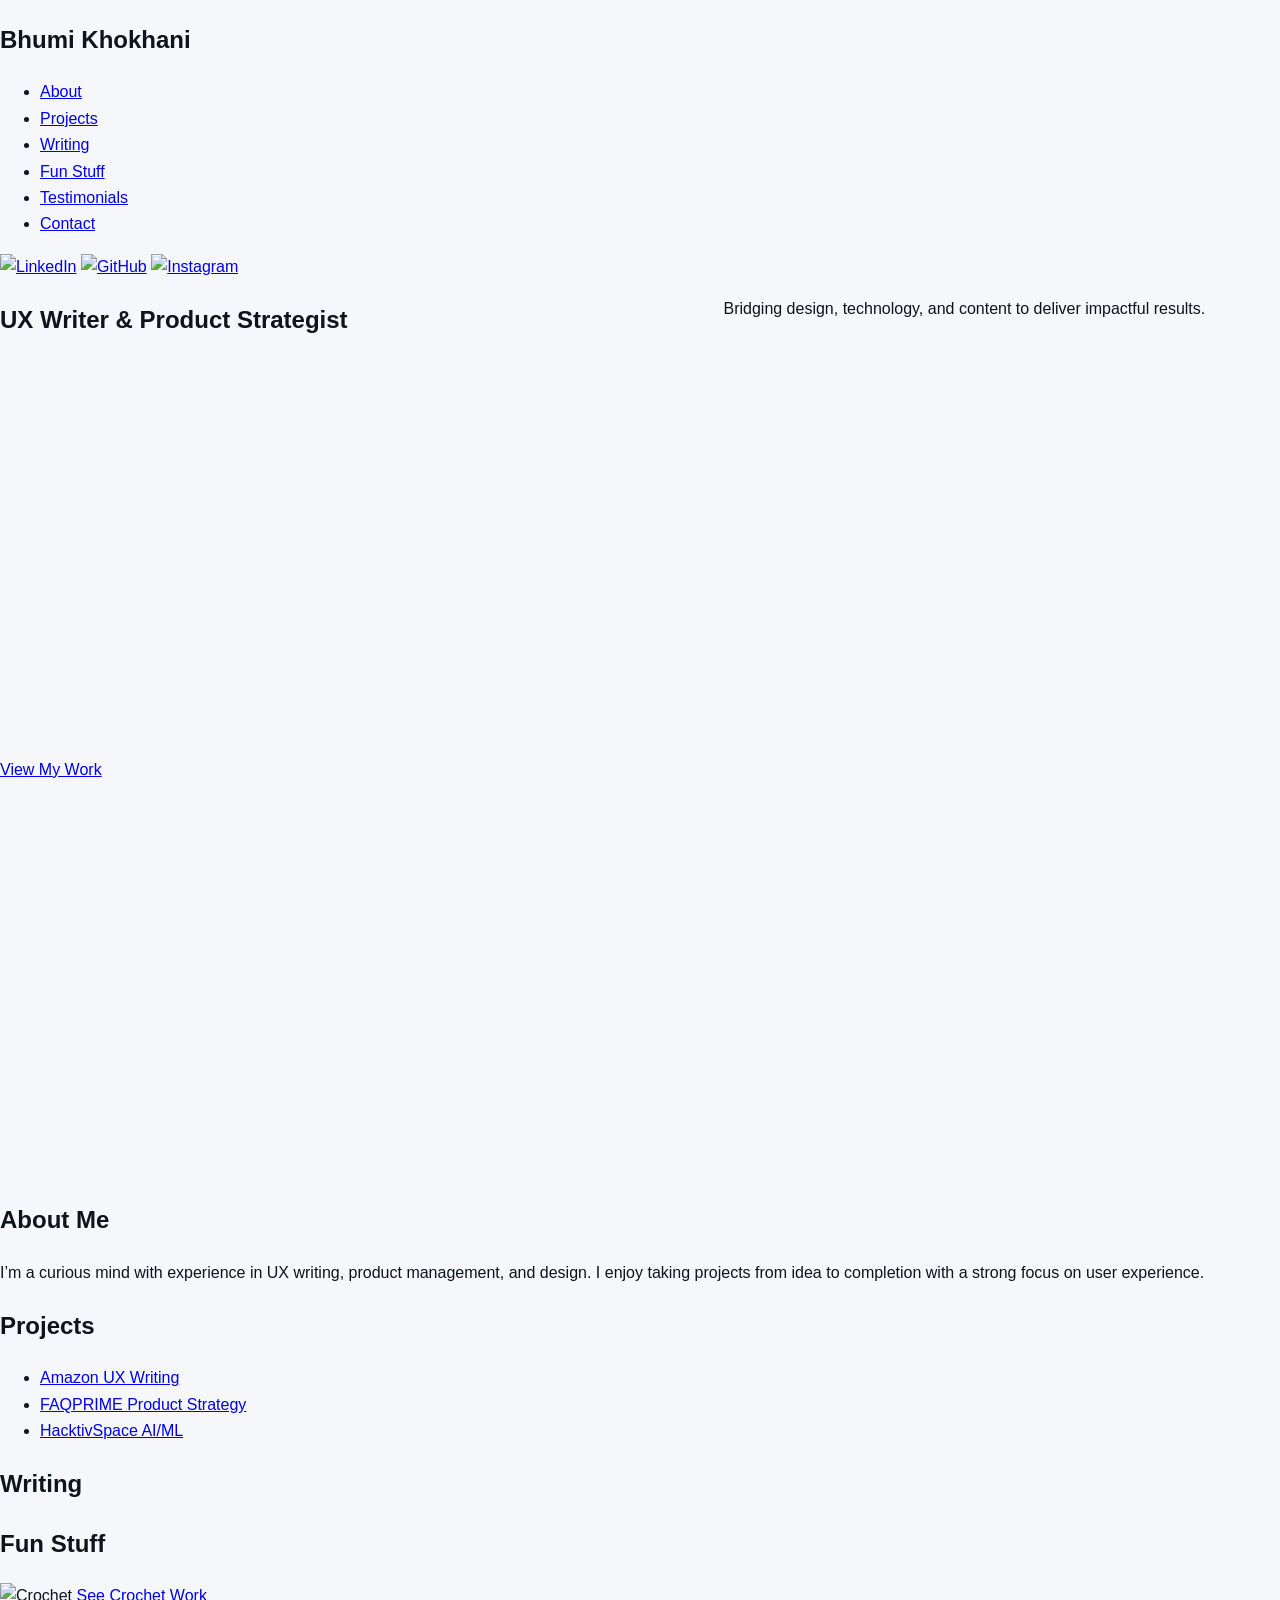
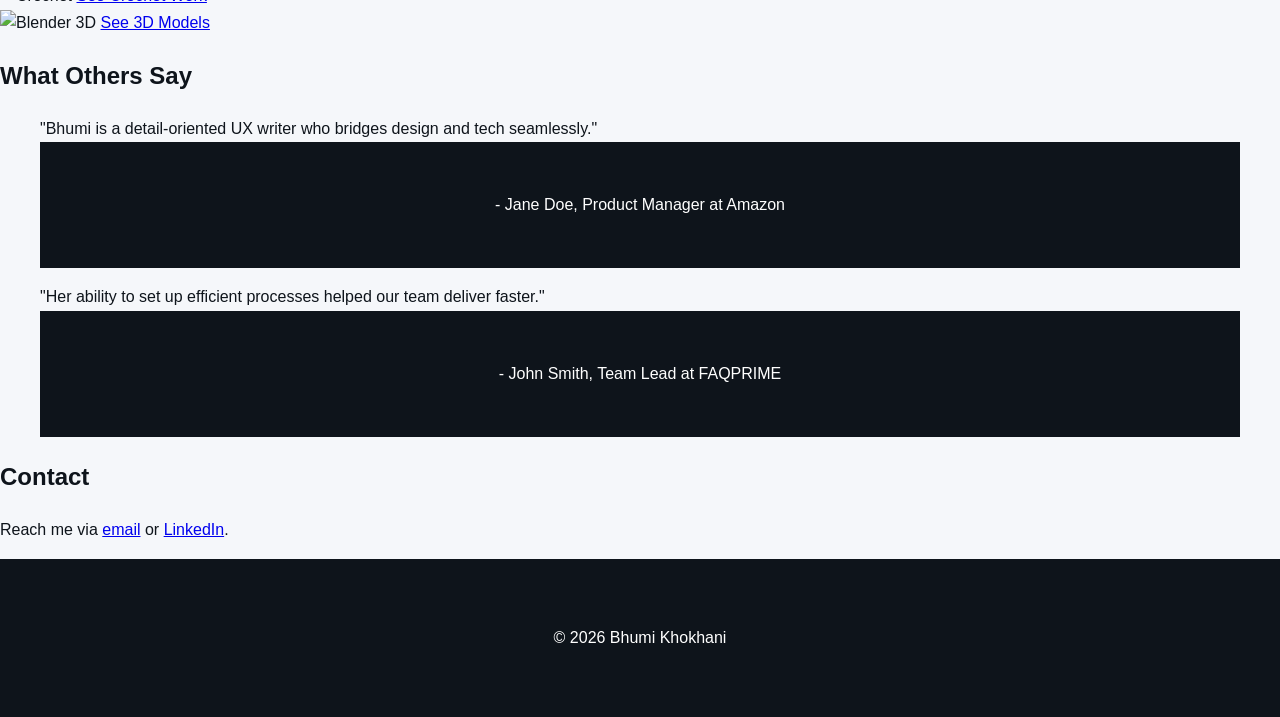
==== commit 1dc48c69: "Update index.html" ====
--- a/index.html
+++ b/index.html
@@ -1,118 +1,97 @@
 <!DOCTYPE html>
 <html lang="en">
 <head>
-<meta charset="UTF-8">
-<meta name="viewport" content="width=device-width, initial-scale=1.0">
-<title>Bhumi Khokhani</title>
-<link rel="stylesheet" href="css/style.css">
-<link href="https://fonts.googleapis.com/css2?family=Inter:wght@400;500;600;700;800&display=swap" rel="stylesheet">
+  <meta charset="UTF-8">
+  <meta name="viewport" content="width=device-width, initial-scale=1.0">
+  <title>Bhumi Khokhani | Portfolio</title>
+  <link rel="stylesheet" href="style.css">
 </head>
+<body>
+  <!-- Header -->
+  <header>
+    <nav>
+      <h1>Bhumi Khokhani</h1>
+      <ul>
+        <li><a href="#about">About</a></li>
+        <li><a href="#projects">Projects</a></li>
+        <li><a href="#writing">Writing</a></li>
+        <li><a href="#fun">Fun Stuff</a></li>
+        <li><a href="#testimonials">Testimonials</a></li>
+        <li><a href="#contact">Contact</a></li>
+      </ul>
+      <div class="social-icons">
+        <a href="https://linkedin.com/in/yourprofile" target="_blank"><img src="assets/social-icons/linkedin.svg" alt="LinkedIn"></a>
+        <a href="https://github.com/bhumikhokhani" target="_blank"><img src="assets/social-icons/github.svg" alt="GitHub"></a>
+        <a href="https://instagram.com/yourcrochet" target="_blank"><img src="assets/social-icons/instagram.svg" alt="Instagram"></a>
+      </div>
+    </nav>
+  </header>
 
-<body>
+  <!-- Hero -->
+  <section class="hero">
+    <h2>UX Writer & Product Strategist</h2>
+    <p>Bridging design, technology, and content to deliver impactful results.</p>
+    <a href="#projects" class="btn">View My Work</a>
+  </section>
 
-<nav class="navbar">
-  <div class="logo">Bhumi Khokhani</div>
-  <ul class="nav-links">
-    <li><a href="#work">Work</a></li>
-    <li><a href="#endorsements">Endorsements</a></li>
-    <li><a href="https://www.linkedin.com/in/bhumikhokhani/details/projects/" target="_blank">Projects</a></li>
-    <li><a href="https://www.linkedin.com/in/bhumikhokhani/" target="_blank">LinkedIn</a></li>
-  </ul>
-</nav>
+  <!-- About -->
+  <section id="about">
+    <h2>About Me</h2>
+    <p>I’m a curious mind with experience in UX writing, product management, and design. I enjoy taking projects from idea to completion with a strong focus on user experience.</p>
+  </section>
 
-<!-- HERO -->
-<section class="hero">
-  <div class="hero-left">
-    <h1>Hi, I’m Bhumi Khokhani</h1>
-    <div class="hero-underline"></div>
+  <!-- Projects -->
+  <section id="projects">
+    <h2>Projects</h2>
+    <ul>
+      <li><a href="case-studies/amazon.html">Amazon UX Writing</a></li>
+      <li><a href="case-studies/faqprime.html">FAQPRIME Product Strategy</a></li>
+      <li><a href="case-studies/hacktivspace.html">HacktivSpace AI/ML</a></li>
+    </ul>
+  </section>
 
-    <h2>
-      I build clarity inside complex product, content, AI, and operational systems.
-    </h2>
+  <!-- Writing -->
+  <section id="writing">
+    <h2>Writing</h2>
+    <ul id="blog-list"></ul>
+  </section>
 
-    <p>
-      I don’t operate inside titles. I work across UX writing, product strategy,
-      program execution, automation design, technical documentation, and product marketing —
-      wherever structure breaks and systems need alignment.
-    </p>
+  <!-- Fun Stuff -->
+  <section id="fun">
+    <h2>Fun Stuff</h2>
+    <div class="fun-card">
+      <img src="assets/crochet.jpg" alt="Crochet">
+      <a href="https://instagram.com/yourcrochet" target="_blank">See Crochet Work</a>
+    </div>
+    <div class="fun-card">
+      <img src="assets/blender.jpg" alt="Blender 3D">
+      <a href="https://instagram.com/yourblender" target="_blank">See 3D Models</a>
+    </div>
+  </section>
 
-    <div class="hero-buttons">
-      <a href="#work" class="btn-primary">Explore Work</a>
-      <a href="assets/BhumiKhokhani-Resume.pdf" target="_blank" class="btn-outline">Resume</a>
-    </div>
-  </div>
+  <!-- Testimonials -->
+  <section id="testimonials">
+    <h2>What Others Say</h2>
+    <blockquote>
+      "Bhumi is a detail-oriented UX writer who bridges design and tech seamlessly."
+      <footer>- Jane Doe, Product Manager at Amazon</footer>
+    </blockquote>
+    <blockquote>
+      "Her ability to set up efficient processes helped our team deliver faster."
+      <footer>- John Smith, Team Lead at FAQPRIME</footer>
+    </blockquote>
+  </section>
 
-  <div class="hero-right">
-    <img src="assets/bhumikhokhani.jpeg" alt="Bhumi Khokhani">
-  </div>
-</section>
+  <!-- Contact -->
+  <section id="contact">
+    <h2>Contact</h2>
+    <p>Reach me via <a href="mailto:yourname@example.com">email</a> or <a href="https://linkedin.com/in/yourprofile">LinkedIn</a>.</p>
+  </section>
 
-<!-- POSITIONING -->
-<section class="positioning">
-  <div class="positioning-inner">
-    <div class="positioning-left">
-      <h3>How I Think</h3>
-    </div>
-    <div class="positioning-right">
-      <p>
-        I look for structural friction — unclear ownership, messy workflows,
-        scattered documentation, or automation without experience design.
-      </p>
-      <p>
-        Then I design systems that align product, language, operations,
-        and decision-making. Clean interfaces. Clear narratives.
-        Strong execution logic.
-      </p>
-    </div>
-  </div>
-</section>
+  <footer>
+    <p>© 2026 Bhumi Khokhani</p>
+  </footer>
 
-<!-- WORK -->
-<section id="work" class="work-section">
-  <div class="section-header">
-    <h3>Selected Work</h3>
-    <div class="gold-line"></div>
-    <p>
-      Case studies across product systems, UX strategy, AI workflows,
-      content governance, and operational execution.
-    </p>
-  </div>
-
-  <div id="work-grid" class="work-grid"></div>
-</section>
-
-<!-- ENDORSEMENTS -->
-<section id="endorsements" class="endorsement-band">
-  <div class="section-header light">
-    <h3>Professional Endorsements</h3>
-    <div class="gold-line center"></div>
-  </div>
-  <div id="testimonial-grid" class="testimonial-grid"></div>
-</section>
-
-<!-- LETTERS -->
-<section class="letters-section">
-  <div class="section-header">
-    <h3>Formal Recommendation Letters</h3>
-    <div class="gold-line"></div>
-  </div>
-  <div id="letters-grid" class="letters-grid"></div>
-</section>
-
-<footer>
-  <p>© 2026 Bhumi Khokhani</p>
-</footer>
-
-<div id="letter-modal" class="modal">
-  <div class="modal-content">
-    <span class="close-btn" onclick="closeModal()">×</span>
-    <iframe id="modal-frame"></iframe>
-  </div>
-</div>
-
-<script src="js/loadWork.js"></script>
-<script src="js/loadTestimonials.js"></script>
-<script src="js/loadLetters.js"></script>
-
+  <script src="script.js"></script>
 </body>
 </html>
--- a/style.css
+++ b/style.css
@@ -0,0 +1,347 @@
+:root {
+  --teal: #0F766E;
+  --gold: #C6A74A;
+  --dark: #0E141B;
+  --light: #F5F7FA;
+  --muted: #6B7280;
+}
+
+* {
+  box-sizing: border-box;
+}
+
+body {
+  margin: 0;
+  font-family: 'Inter', sans-serif;
+  background: var(--light);
+  color: var(--dark);
+  line-height: 1.65;
+}
+
+/* ================= NAV FIX ================= */
+
+.navbar {
+  display: flex;
+  justify-content: space-between;
+  align-items: center;
+  padding: 22px 60px;
+  position: absolute;
+  width: 100%;
+  z-index: 1000;
+}
+
+.logo {
+  color: white;
+  font-weight: 600;
+  letter-spacing: 0.3px;
+}
+
+.nav-links {
+  list-style: none;
+  display: flex;
+  gap: 28px;
+  margin: 0;
+  padding: 0;
+}
+
+.nav-links a {
+  text-decoration: none;
+  color: rgba(255,255,255,0.85);
+  font-weight: 500;
+  font-size: 14px;
+  transition: 0.25s ease;
+}
+
+.nav-links a:hover {
+  color: var(--gold);
+}
+
+/* ================= HERO (UNCHANGED STRUCTURE) ================= */
+
+.hero {
+  display: grid;
+  grid-template-columns: 1.3fr 1fr;
+  min-height: 100vh;
+}
+
+.hero-left {
+  background: var(--dark);
+  color: white;
+  padding: 140px 80px;
+  position: relative;
+}
+
+.hero-left h1 {
+  font-size: 64px;
+  margin: 0;
+}
+
+.hero-left h1 span {
+  color: var(--gold);
+}
+
+.hero-left h2 {
+  font-size: 22px;
+  font-weight: 400;
+  margin-top: 24px;
+  max-width: 520px;
+}
+
+.hero-left p {
+  margin-top: 24px;
+  max-width: 520px;
+  opacity: 0.75;
+}
+
+.hero-buttons {
+  margin-top: 36px;
+}
+
+.btn-primary {
+  padding: 14px 26px;
+  border-radius: 8px;
+  background: var(--gold);
+  color: var(--dark);
+  text-decoration: none;
+  font-weight: 600;
+  transition: 0.25s ease;
+}
+
+.btn-primary:hover {
+  transform: translateY(-2px);
+}
+
+.btn-outline {
+  padding: 14px 26px;
+  border-radius: 8px;
+  border: 1px solid white;
+  color: white;
+  text-decoration: none;
+  margin-left: 16px;
+  transition: 0.25s ease;
+}
+
+.btn-outline:hover {
+  background: white;
+  color: var(--dark);
+}
+
+.hero-right {
+  background: var(--light);
+  display: flex;
+  align-items: center;
+  justify-content: center;
+}
+
+.hero-right img {
+  width: 70%;
+  max-width: 380px;
+  border-radius: 24px;
+  box-shadow: 0 40px 80px rgba(0,0,0,0.2);
+}
+
+/* ================= SECTION SPACING SYSTEM FIX ================= */
+
+.positioning,
+.work-section,
+.endorsement-band,
+.letters-section {
+  padding: 100px 80px;
+}
+
+/* reduce excessive vertical gaps */
+.section-header {
+  margin-bottom: 50px;
+  max-width: 700px;
+}
+
+.section-header h3 {
+  font-size: 38px;
+  margin-bottom: 14px;
+  position: relative;
+}
+
+/* gold accent underline */
+.section-header h3::after {
+  content: "";
+  display: block;
+  width: 60px;
+  height: 3px;
+  background: var(--gold);
+  margin-top: 14px;
+}
+
+/* ================= POSITIONING ================= */
+
+.positioning {
+  background: white;
+}
+
+.positioning-inner {
+  display: grid;
+  grid-template-columns: 1fr 2fr;
+  gap: 60px;
+}
+
+.positioning h3 {
+  font-size: 30px;
+}
+
+.positioning-right p {
+  color: var(--muted);
+  margin-bottom: 18px;
+}
+
+/* ================= WORK ================= */
+
+.work-grid {
+  display: grid;
+  grid-template-columns: repeat(auto-fit, minmax(320px, 1fr));
+  gap: 40px;
+}
+
+/* ================= ENDORSEMENTS (FIXED STRUCTURE) ================= */
+
+.endorsement-band {
+  background: var(--dark);
+  color: white;
+}
+
+.section-header.light h3::after {
+  background: var(--gold);
+}
+
+.testimonial-slider {
+  display: grid;
+  grid-template-columns: repeat(auto-fit, minmax(320px, 1fr));
+  gap: 40px;
+}
+
+.testimonial-card {
+  background: white;
+  padding: 36px;
+  border-radius: 20px;
+  color: var(--dark);
+  box-shadow: 0 30px 80px rgba(0,0,0,0.15);
+  transition: 0.25s ease;
+}
+
+.testimonial-card:hover {
+  transform: translateY(-6px);
+}
+
+.testimonial-card img {
+  width: 60px;
+  height: 60px;
+  border-radius: 50%;
+  margin-bottom: 16px;
+}
+
+/* ================= LETTERS (CLEAN FIX) ================= */
+
+.letters-section {
+  background: white;
+}
+
+.letters-grid {
+  display: grid;
+  grid-template-columns: repeat(auto-fit, minmax(260px, 1fr));
+  gap: 40px;
+}
+
+.letter-thumb {
+  height: 360px;
+  border-radius: 20px;
+  overflow: hidden;
+  box-shadow: 0 30px 80px rgba(0,0,0,0.12);
+  cursor: pointer;
+  transition: 0.25s ease;
+}
+
+.letter-thumb:hover {
+  transform: translateY(-6px);
+}
+
+.letter-thumb img {
+  width: 100%;
+  height: 100%;
+  object-fit: cover;
+}
+
+/* ================= FOOTER FIX ================= */
+
+footer {
+  background: var(--dark);
+  color: white;
+  padding: 50px 80px;
+  text-align: center;
+}
+
+/* ================= MODAL ================= */
+
+.modal {
+  display: none;
+  position: fixed;
+  z-index: 2000;
+  left: 0;
+  top: 0;
+  width: 100%;
+  height: 100%;
+  background: rgba(0,0,0,0.75);
+  justify-content: center;
+  align-items: center;
+}
+
+.modal-content {
+  width: 80%;
+  height: 85%;
+  background: white;
+  border-radius: 12px;
+  overflow: hidden;
+  position: relative;
+}
+
+.modal-content iframe {
+  width: 100%;
+  height: 100%;
+  border: none;
+}
+
+.close-btn {
+  position: absolute;
+  top: 12px;
+  right: 18px;
+  font-size: 28px;
+  cursor: pointer;
+}
+
+/* ================= MOBILE ================= */
+
+@media (max-width: 900px) {
+  .hero {
+    grid-template-columns: 1fr;
+  }
+
+  .hero-left {
+    padding: 110px 40px;
+  }
+
+  .positioning-inner {
+    grid-template-columns: 1fr;
+  }
+
+  .positioning,
+  .work-section,
+  .endorsement-band,
+  .letters-section {
+    padding: 80px 40px;
+  }
+
+  footer {
+    padding: 40px;
+  }
+
+  .navbar {
+    padding: 20px 40px;
+  }
+}
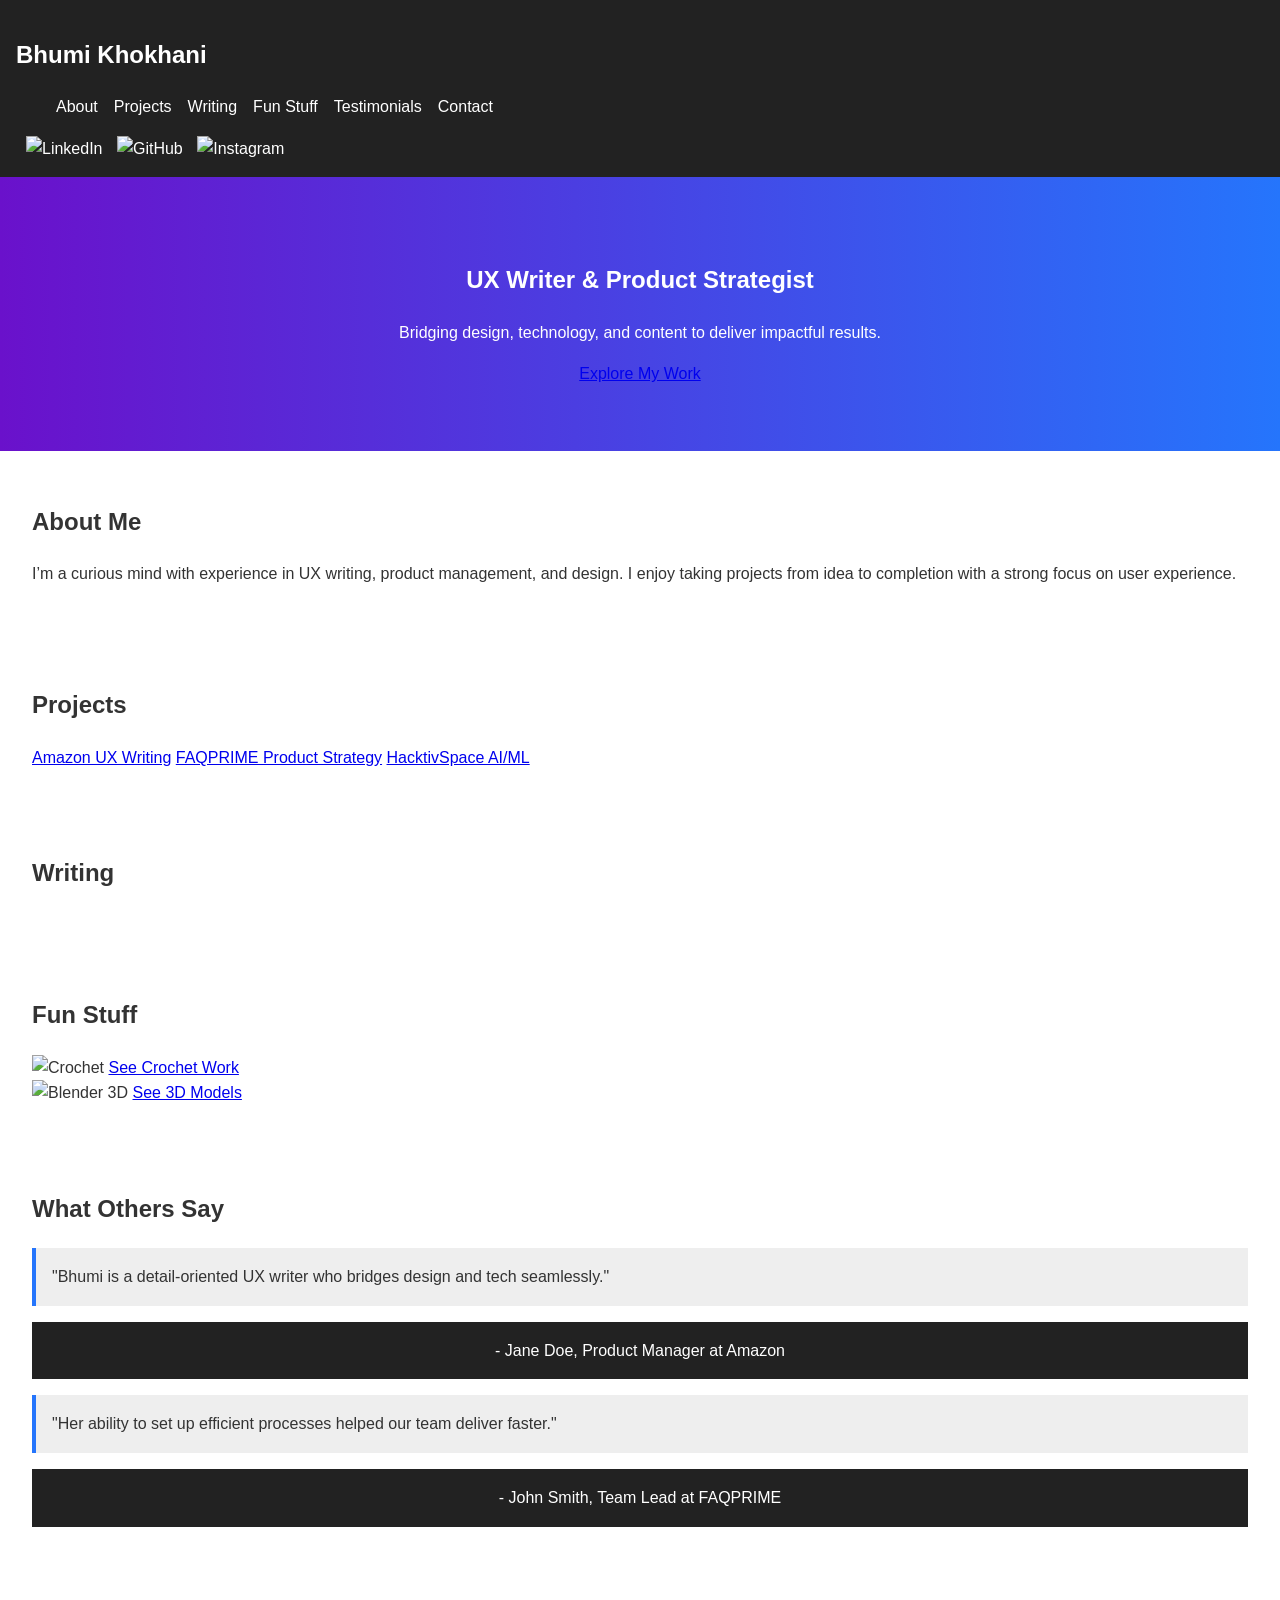
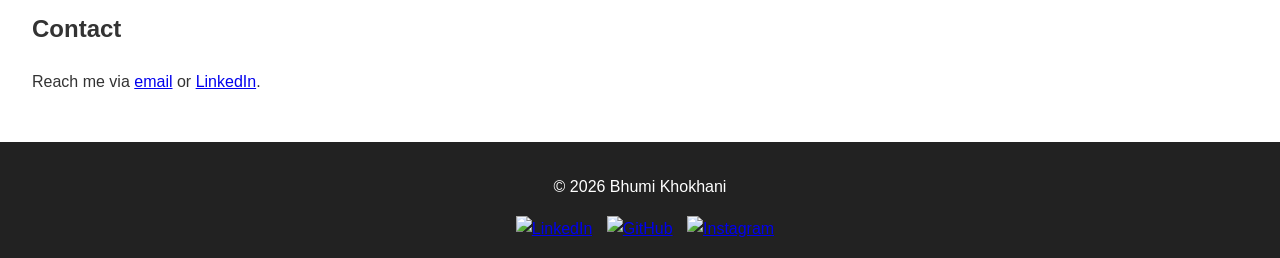
==== commit 64b2ada5: "Update index.html" ====
--- a/index.html
+++ b/index.html
@@ -9,9 +9,9 @@
 <body>
   <!-- Header -->
   <header>
-    <nav>
-      <h1>Bhumi Khokhani</h1>
-      <ul>
+    <nav class="navbar">
+      <h1 class="logo">Bhumi Khokhani</h1>
+      <ul class="nav-links">
         <li><a href="#about">About</a></li>
         <li><a href="#projects">Projects</a></li>
         <li><a href="#writing">Writing</a></li>
@@ -20,76 +20,87 @@
         <li><a href="#contact">Contact</a></li>
       </ul>
       <div class="social-icons">
-        <a href="https://linkedin.com/in/yourprofile" target="_blank"><img src="assets/social-icons/linkedin.svg" alt="LinkedIn"></a>
-        <a href="https://github.com/bhumikhokhani" target="_blank"><img src="assets/social-icons/github.svg" alt="GitHub"></a>
-        <a href="https://instagram.com/yourcrochet" target="_blank"><img src="assets/social-icons/instagram.svg" alt="Instagram"></a>
+        <a href="https://linkedin.com/in/yourprofile" target="_blank"><img src="assets/icons/linkedin.svg" alt="LinkedIn"></a>
+        <a href="https://github.com/bhumikhokhani" target="_blank"><img src="assets/icons/github.svg" alt="GitHub"></a>
+        <a href="https://instagram.com/yourcrochet" target="_blank"><img src="assets/icons/instagram.svg" alt="Instagram"></a>
       </div>
     </nav>
   </header>
 
   <!-- Hero -->
   <section class="hero">
-    <h2>UX Writer & Product Strategist</h2>
-    <p>Bridging design, technology, and content to deliver impactful results.</p>
-    <a href="#projects" class="btn">View My Work</a>
+    <div class="hero-content">
+      <h2>UX Writer & Product Strategist</h2>
+      <p>Bridging design, technology, and content to deliver impactful results.</p>
+      <a href="#projects" class="btn">Explore My Work</a>
+    </div>
   </section>
 
   <!-- About -->
-  <section id="about">
+  <section id="about" class="section">
     <h2>About Me</h2>
     <p>I’m a curious mind with experience in UX writing, product management, and design. I enjoy taking projects from idea to completion with a strong focus on user experience.</p>
   </section>
 
   <!-- Projects -->
-  <section id="projects">
+  <section id="projects" class="section">
     <h2>Projects</h2>
-    <ul>
-      <li><a href="case-studies/amazon.html">Amazon UX Writing</a></li>
-      <li><a href="case-studies/faqprime.html">FAQPRIME Product Strategy</a></li>
-      <li><a href="case-studies/hacktivspace.html">HacktivSpace AI/ML</a></li>
-    </ul>
+    <div class="card-grid">
+      <a href="case-studies/amazon.html" class="card">Amazon UX Writing</a>
+      <a href="case-studies/faqprime.html" class="card">FAQPRIME Product Strategy</a>
+      <a href="case-studies/hacktivspace.html" class="card">HacktivSpace AI/ML</a>
+    </div>
   </section>
 
   <!-- Writing -->
-  <section id="writing">
+  <section id="writing" class="section">
     <h2>Writing</h2>
-    <ul id="blog-list"></ul>
+    <div id="blog-list" class="card-grid"></div>
   </section>
 
   <!-- Fun Stuff -->
-  <section id="fun">
+  <section id="fun" class="section">
     <h2>Fun Stuff</h2>
-    <div class="fun-card">
-      <img src="assets/crochet.jpg" alt="Crochet">
-      <a href="https://instagram.com/yourcrochet" target="_blank">See Crochet Work</a>
-    </div>
-    <div class="fun-card">
-      <img src="assets/blender.jpg" alt="Blender 3D">
-      <a href="https://instagram.com/yourblender" target="_blank">See 3D Models</a>
+    <div class="card-grid">
+      <div class="card">
+        <img src="assets/crochet.jpg" alt="Crochet">
+        <a href="https://instagram.com/yourcrochet" target="_blank">See Crochet Work</a>
+      </div>
+      <div class="card">
+        <img src="assets/blender.jpg" alt="Blender 3D">
+        <a href="https://instagram.com/yourblender" target="_blank">See 3D Models</a>
+      </div>
     </div>
   </section>
 
   <!-- Testimonials -->
-  <section id="testimonials">
+  <section id="testimonials" class="section">
     <h2>What Others Say</h2>
-    <blockquote>
-      "Bhumi is a detail-oriented UX writer who bridges design and tech seamlessly."
-      <footer>- Jane Doe, Product Manager at Amazon</footer>
-    </blockquote>
-    <blockquote>
-      "Her ability to set up efficient processes helped our team deliver faster."
-      <footer>- John Smith, Team Lead at FAQPRIME</footer>
-    </blockquote>
+    <div class="card-grid">
+      <div class="card">
+        <blockquote>"Bhumi is a detail-oriented UX writer who bridges design and tech seamlessly."</blockquote>
+        <footer>- Jane Doe, Product Manager at Amazon</footer>
+      </div>
+      <div class="card">
+        <blockquote>"Her ability to set up efficient processes helped our team deliver faster."</blockquote>
+        <footer>- John Smith, Team Lead at FAQPRIME</footer>
+      </div>
+    </div>
   </section>
 
   <!-- Contact -->
-  <section id="contact">
+  <section id="contact" class="section">
     <h2>Contact</h2>
     <p>Reach me via <a href="mailto:yourname@example.com">email</a> or <a href="https://linkedin.com/in/yourprofile">LinkedIn</a>.</p>
   </section>
 
   <footer>
     <p>© 2026 Bhumi Khokhani</p>
+    <div class="social-icons">
+      <a href="https://linkedin.com/in/yourprofile" target="_blank"><img src="assets/icons/linkedin.svg" alt="LinkedIn"></a>
+      <a href="https://github.com/bhumikhokhani" target="_blank"><img src="assets/icons/github.svg" alt="GitHub"></a>
+      <a href="https://instagram.com/yourcrochet" target="_blank"><img src="assets/icons/instagram.svg" alt="Instagram"></a>
+    </div>
   </footer>
 
   <script src="script.js"></script>
--- a/style.css
+++ b/style.css
@@ -1,347 +1,63 @@
-:root {
-  --teal: #0F766E;
-  --gold: #C6A74A;
-  --dark: #0E141B;
-  --light: #F5F7FA;
-  --muted: #6B7280;
+body {
+  font-family: 'Inter', sans-serif;
+  margin: 0;
+  line-height: 1.6;
+  color: #333;
 }
 
-* {
-  box-sizing: border-box;
-}
-
-body {
-  margin: 0;
-  font-family: 'Inter', sans-serif;
-  background: var(--light);
-  color: var(--dark);
-  line-height: 1.65;
-}
-
-/* ================= NAV FIX ================= */
-
-.navbar {
+header {
+  background: #222;
+  color: #fff;
+  padding: 1rem;
   display: flex;
   justify-content: space-between;
   align-items: center;
-  padding: 22px 60px;
-  position: absolute;
-  width: 100%;
-  z-index: 1000;
 }
 
-.logo {
-  color: white;
-  font-weight: 600;
-  letter-spacing: 0.3px;
+nav ul {
+  list-style: none;
+  display: flex;
+  gap: 1rem;
 }
 
-.nav-links {
-  list-style: none;
-  display: flex;
-  gap: 28px;
-  margin: 0;
-  padding: 0;
+nav a {
+  color: #fff;
+  text-decoration: none;
 }
 
-.nav-links a {
-  text-decoration: none;
-  color: rgba(255,255,255,0.85);
-  font-weight: 500;
-  font-size: 14px;
-  transition: 0.25s ease;
+.social-icons img {
+  width: 24px;
+  margin-left: 10px;
 }
 
-.nav-links a:hover {
-  color: var(--gold);
+.hero {
+  text-align: center;
+  padding: 4rem 2rem;
+  background: linear-gradient(to right, #6a11cb, #2575fc);
+  color: #fff;
 }
 
-/* ================= HERO (UNCHANGED STRUCTURE) ================= */
-
-.hero {
-  display: grid;
-  grid-template-columns: 1.3fr 1fr;
-  min-height: 100vh;
+section {
+  padding: 2rem;
 }
 
-.hero-left {
-  background: var(--dark);
-  color: white;
-  padding: 140px 80px;
-  position: relative;
+.project-card, .fun-card {
+  background: #f4f4f4;
+  padding: 1rem;
+  margin: 1rem 0;
+  border-radius: 8px;
 }
 
-.hero-left h1 {
-  font-size: 64px;
-  margin: 0;
+blockquote {
+  background: #eee;
+  padding: 1rem;
+  border-left: 4px solid #2575fc;
+  margin: 1rem 0;
 }
 
-.hero-left h1 span {
-  color: var(--gold);
+footer {
+  background: #222;
+  color: #fff;
+  text-align: center;
+  padding: 1rem;
 }
-
-.hero-left h2 {
-  font-size: 22px;
-  font-weight: 400;
-  margin-top: 24px;
-  max-width: 520px;
-}
-
-.hero-left p {
-  margin-top: 24px;
-  max-width: 520px;
-  opacity: 0.75;
-}
-
-.hero-buttons {
-  margin-top: 36px;
-}
-
-.btn-primary {
-  padding: 14px 26px;
-  border-radius: 8px;
-  background: var(--gold);
-  color: var(--dark);
-  text-decoration: none;
-  font-weight: 600;
-  transition: 0.25s ease;
-}
-
-.btn-primary:hover {
-  transform: translateY(-2px);
-}
-
-.btn-outline {
-  padding: 14px 26px;
-  border-radius: 8px;
-  border: 1px solid white;
-  color: white;
-  text-decoration: none;
-  margin-left: 16px;
-  transition: 0.25s ease;
-}
-
-.btn-outline:hover {
-  background: white;
-  color: var(--dark);
-}
-
-.hero-right {
-  background: var(--light);
-  display: flex;
-  align-items: center;
-  justify-content: center;
-}
-
-.hero-right img {
-  width: 70%;
-  max-width: 380px;
-  border-radius: 24px;
-  box-shadow: 0 40px 80px rgba(0,0,0,0.2);
-}
-
-/* ================= SECTION SPACING SYSTEM FIX ================= */
-
-.positioning,
-.work-section,
-.endorsement-band,
-.letters-section {
-  padding: 100px 80px;
-}
-
-/* reduce excessive vertical gaps */
-.section-header {
-  margin-bottom: 50px;
-  max-width: 700px;
-}
-
-.section-header h3 {
-  font-size: 38px;
-  margin-bottom: 14px;
-  position: relative;
-}
-
-/* gold accent underline */
-.section-header h3::after {
-  content: "";
-  display: block;
-  width: 60px;
-  height: 3px;
-  background: var(--gold);
-  margin-top: 14px;
-}
-
-/* ================= POSITIONING ================= */
-
-.positioning {
-  background: white;
-}
-
-.positioning-inner {
-  display: grid;
-  grid-template-columns: 1fr 2fr;
-  gap: 60px;
-}
-
-.positioning h3 {
-  font-size: 30px;
-}
-
-.positioning-right p {
-  color: var(--muted);
-  margin-bottom: 18px;
-}
-
-/* ================= WORK ================= */
-
-.work-grid {
-  display: grid;
-  grid-template-columns: repeat(auto-fit, minmax(320px, 1fr));
-  gap: 40px;
-}
-
-/* ================= ENDORSEMENTS (FIXED STRUCTURE) ================= */
-
-.endorsement-band {
-  background: var(--dark);
-  color: white;
-}
-
-.section-header.light h3::after {
-  background: var(--gold);
-}
-
-.testimonial-slider {
-  display: grid;
-  grid-template-columns: repeat(auto-fit, minmax(320px, 1fr));
-  gap: 40px;
-}
-
-.testimonial-card {
-  background: white;
-  padding: 36px;
-  border-radius: 20px;
-  color: var(--dark);
-  box-shadow: 0 30px 80px rgba(0,0,0,0.15);
-  transition: 0.25s ease;
-}
-
-.testimonial-card:hover {
-  transform: translateY(-6px);
-}
-
-.testimonial-card img {
-  width: 60px;
-  height: 60px;
-  border-radius: 50%;
-  margin-bottom: 16px;
-}
-
-/* ================= LETTERS (CLEAN FIX) ================= */
-
-.letters-section {
-  background: white;
-}
-
-.letters-grid {
-  display: grid;
-  grid-template-columns: repeat(auto-fit, minmax(260px, 1fr));
-  gap: 40px;
-}
-
-.letter-thumb {
-  height: 360px;
-  border-radius: 20px;
-  overflow: hidden;
-  box-shadow: 0 30px 80px rgba(0,0,0,0.12);
-  cursor: pointer;
-  transition: 0.25s ease;
-}
-
-.letter-thumb:hover {
-  transform: translateY(-6px);
-}
-
-.letter-thumb img {
-  width: 100%;
-  height: 100%;
-  object-fit: cover;
-}
-
-/* ================= FOOTER FIX ================= */
-
-footer {
-  background: var(--dark);
-  color: white;
-  padding: 50px 80px;
-  text-align: center;
-}
-
-/* ================= MODAL ================= */
-
-.modal {
-  display: none;
-  position: fixed;
-  z-index: 2000;
-  left: 0;
-  top: 0;
-  width: 100%;
-  height: 100%;
-  background: rgba(0,0,0,0.75);
-  justify-content: center;
-  align-items: center;
-}
-
-.modal-content {
-  width: 80%;
-  height: 85%;
-  background: white;
-  border-radius: 12px;
-  overflow: hidden;
-  position: relative;
-}
-
-.modal-content iframe {
-  width: 100%;
-  height: 100%;
-  border: none;
-}
-
-.close-btn {
-  position: absolute;
-  top: 12px;
-  right: 18px;
-  font-size: 28px;
-  cursor: pointer;
-}
-
-/* ================= MOBILE ================= */
-
-@media (max-width: 900px) {
-  .hero {
-    grid-template-columns: 1fr;
-  }
-
-  .hero-left {
-    padding: 110px 40px;
-  }
-
-  .positioning-inner {
-    grid-template-columns: 1fr;
-  }
-
-  .positioning,
-  .work-section,
-  .endorsement-band,
-  .letters-section {
-    padding: 80px 40px;
-  }
-
-  footer {
-    padding: 40px;
-  }
-
-  .navbar {
-    padding: 20px 40px;
-  }
-}
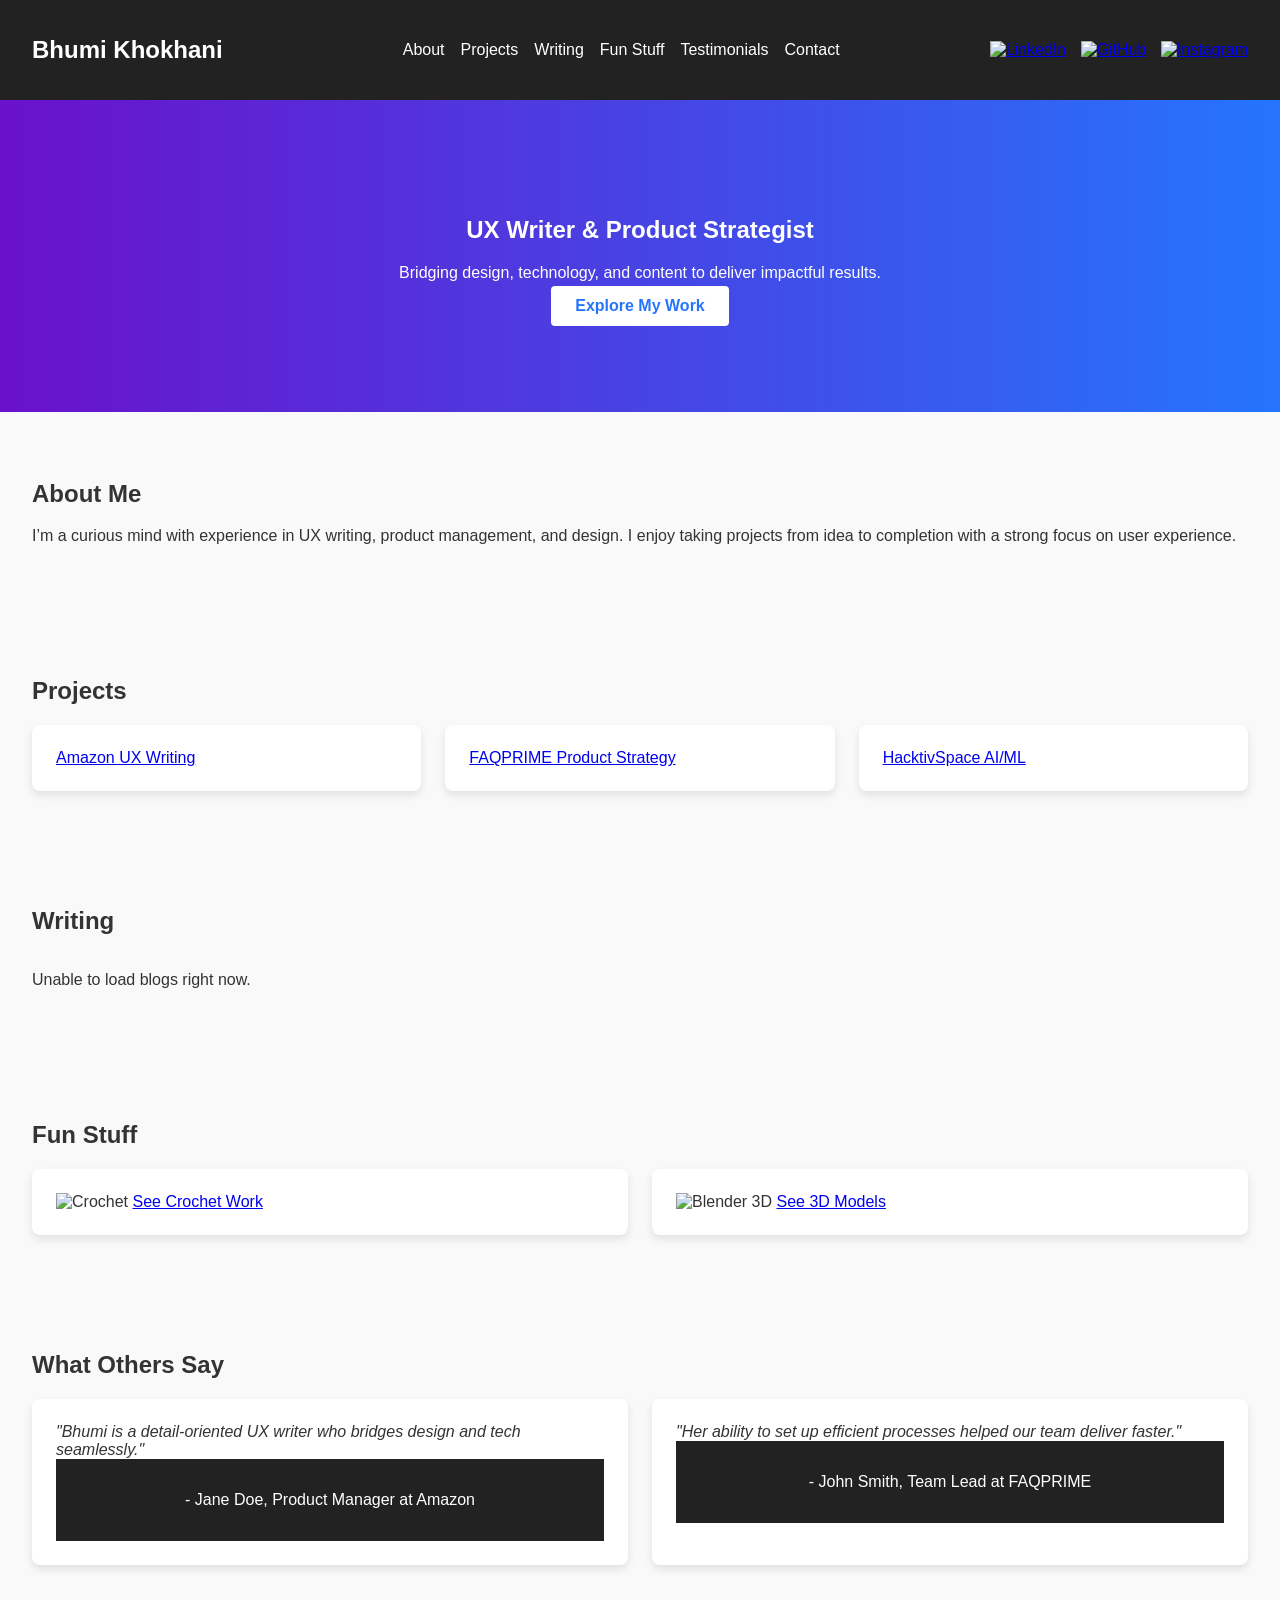
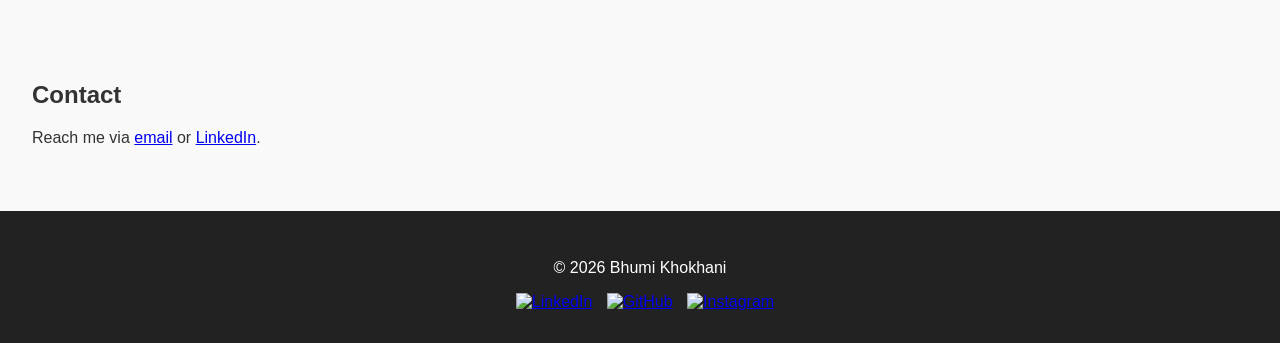
==== commit 41df687f: "Update index.html" ====
--- a/index.html
+++ b/index.html
@@ -53,10 +53,11 @@
   </section>
 
   <!-- Writing -->
-  <section id="writing" class="section">
-    <h2>Writing</h2>
-    <div id="blog-list" class="card-grid"></div>
-  </section>
+<section id="writing" class="section">
+  <h2>Writing</h2>
+  <div id="blog-list"></div>
+</section>
+
 
   <!-- Fun Stuff -->
   <section id="fun" class="section">
--- a/style.css
+++ b/style.css
@@ -1,28 +1,43 @@
+:root {
+  --primary: #2575fc;
+  --secondary: #6a11cb;
+  --bg: #f9f9f9;
+  --text: #333;
+}
+
 body {
   font-family: 'Inter', sans-serif;
   margin: 0;
-  line-height: 1.6;
-  color: #333;
+  background: var(--bg);
+  color: var(--text);
 }
 
 header {
   background: #222;
   color: #fff;
-  padding: 1rem;
+  padding: 1rem 2rem;
+}
+
+.navbar {
   display: flex;
   justify-content: space-between;
   align-items: center;
 }
 
-nav ul {
+.nav-links {
   list-style: none;
   display: flex;
   gap: 1rem;
 }
 
-nav a {
+.nav-links a {
   color: #fff;
   text-decoration: none;
+  transition: color 0.3s;
+}
+
+.nav-links a:hover {
+  color: var(--primary);
 }
 
 .social-icons img {
@@ -31,33 +46,78 @@
 }
 
 .hero {
+  background: linear-gradient(to right, var(--secondary), var(--primary));
+  color: #fff;
   text-align: center;
-  padding: 4rem 2rem;
-  background: linear-gradient(to right, #6a11cb, #2575fc);
-  color: #fff;
+  padding: 6rem 2rem;
 }
 
-section {
-  padding: 2rem;
+.btn {
+  background: #fff;
+  color: var(--primary);
+  padding: 0.7rem 1.5rem;
+  border-radius: 4px;
+  text-decoration: none;
+  font-weight: bold;
 }
 
-.project-card, .fun-card {
-  background: #f4f4f4;
-  padding: 1rem;
-  margin: 1rem 0;
+.section {
+  padding: 3rem 2rem;
+}
+
+.card-grid {
+  display: grid;
+  grid-template-columns: repeat(auto-fit, minmax(250px, 1fr));
+  gap: 1.5rem;
+}
+
+.card {
+  background: #fff;
+  padding: 1.5rem;
   border-radius: 8px;
+  box-shadow: 0 4px 8px rgba(0,0,0,0.1);
+  transition: transform 0.3s;
+}
+
+.card:hover {
+  transform: translateY(-5px);
 }
 
 blockquote {
-  background: #eee;
-  padding: 1rem;
-  border-left: 4px solid #2575fc;
-  margin: 1rem 0;
+  font-style: italic;
+  margin: 0;
 }
 
 footer {
   background: #222;
   color: #fff;
   text-align: center;
-  padding: 1rem;
+  padding: 2rem;
 }
+#blog-list {
+  display: grid;
+  grid-template-columns: repeat(auto-fit, minmax(280px, 1fr));
+  gap: 1.5rem;
+}
+
+#blog-list .card {
+  background: #fff;
+  padding: 1.5rem;
+  border-radius: 8px;
+  box-shadow: 0 4px 8px rgba(0,0,0,0.1);
+  transition: transform 0.3s;
+}
+
+#blog-list .card:hover {
+  transform: translateY(-5px);
+}
+
+#blog-list h3 {
+  margin-top: 0;
+}
+
+#blog-list a {
+  text-decoration: none;
+  color: var(--primary);
+}
+
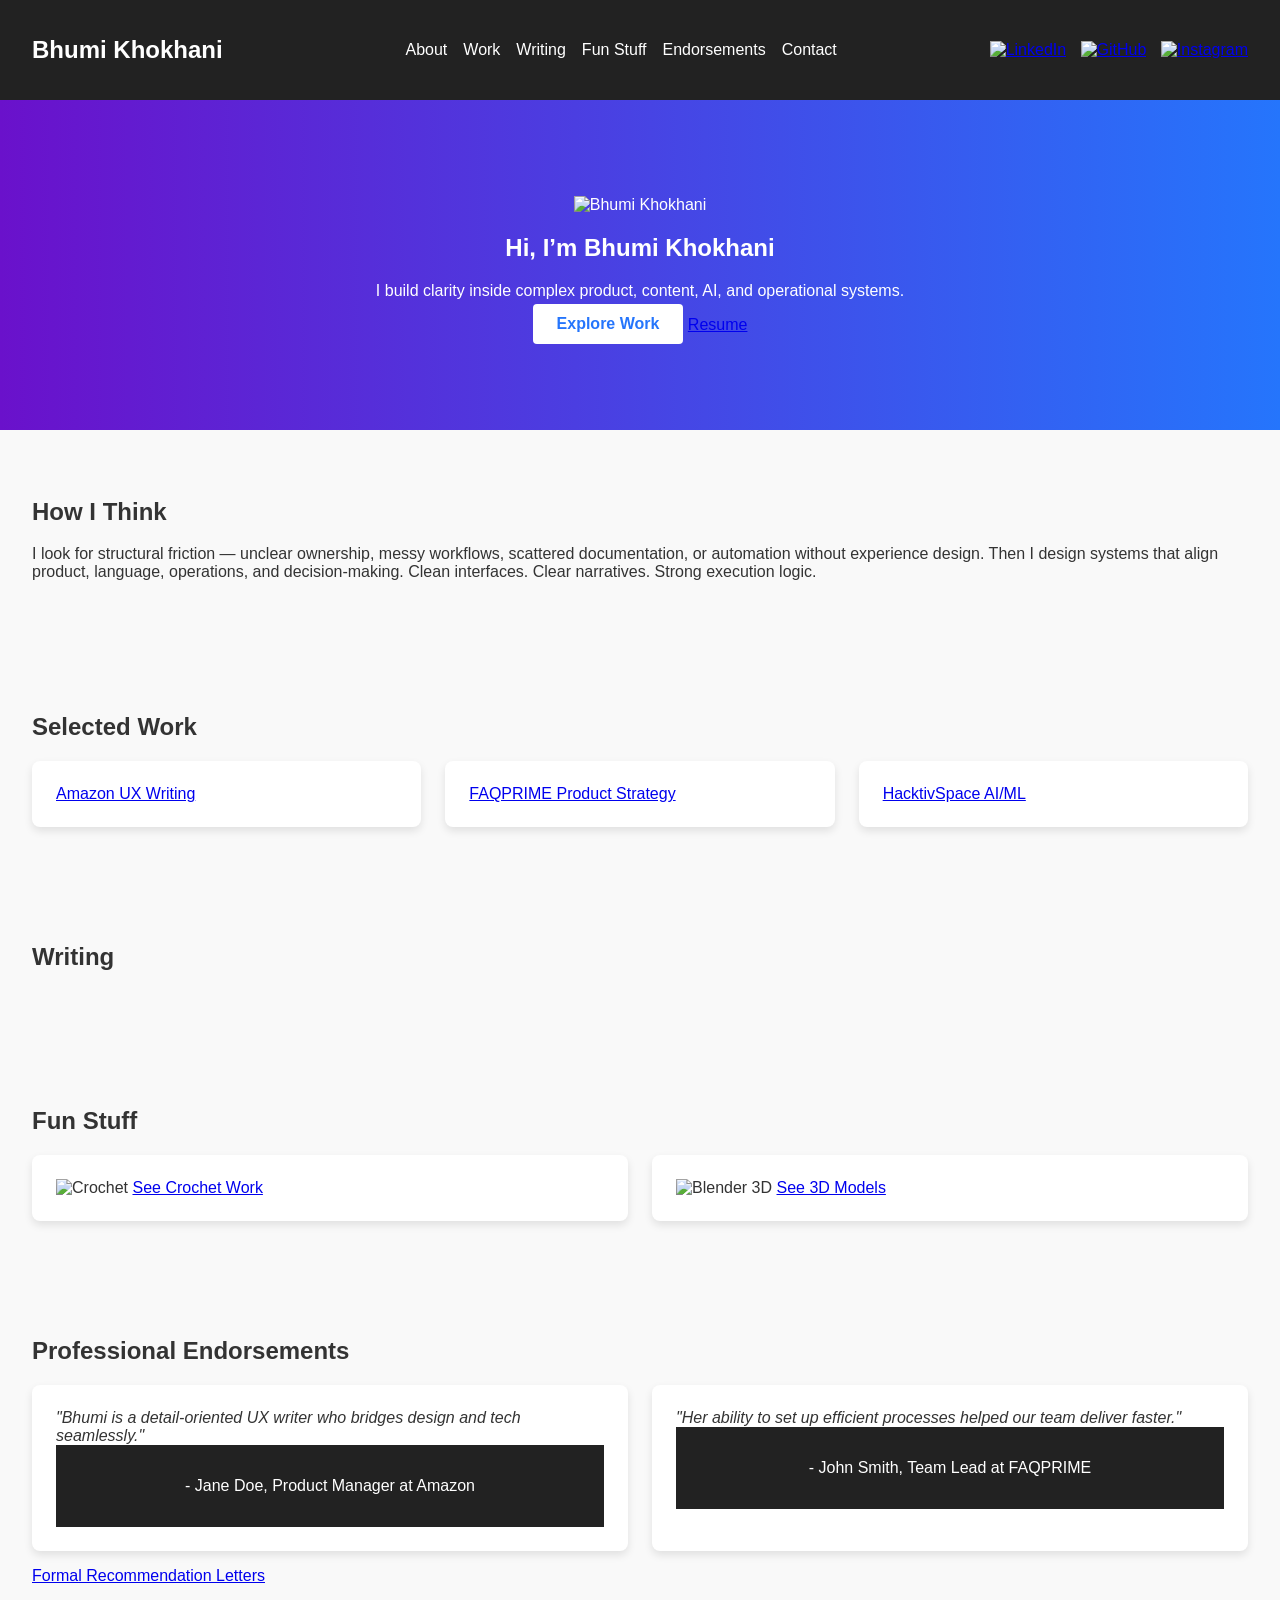
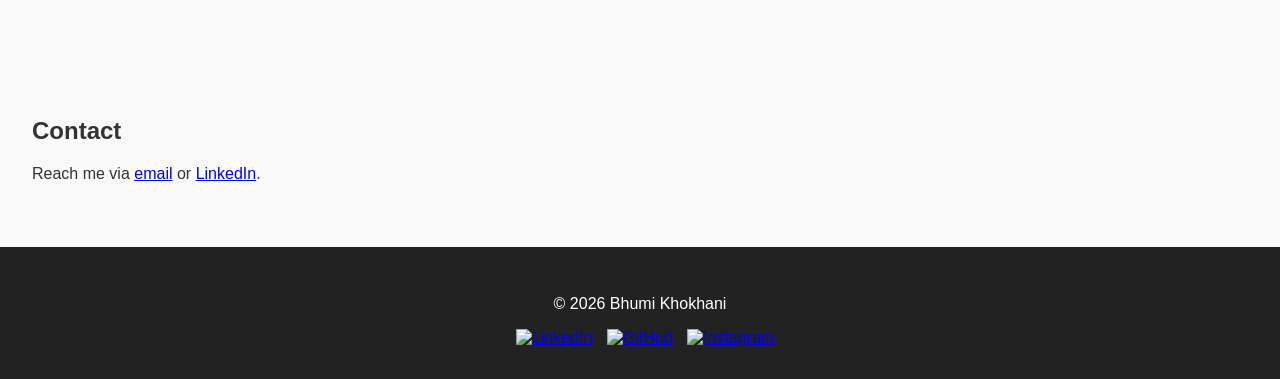
==== commit 97d9608b: "Update index.html" ====
--- a/index.html
+++ b/index.html
@@ -13,10 +13,10 @@
       <h1 class="logo">Bhumi Khokhani</h1>
       <ul class="nav-links">
         <li><a href="#about">About</a></li>
-        <li><a href="#projects">Projects</a></li>
+        <li><a href="#projects">Work</a></li>
         <li><a href="#writing">Writing</a></li>
         <li><a href="#fun">Fun Stuff</a></li>
-        <li><a href="#testimonials">Testimonials</a></li>
+        <li><a href="#testimonials">Endorsements</a></li>
         <li><a href="#contact">Contact</a></li>
       </ul>
       <div class="social-icons">
@@ -30,21 +30,25 @@
   <!-- Hero -->
   <section class="hero">
     <div class="hero-content">
-      <h2>UX Writer & Product Strategist</h2>
-      <p>Bridging design, technology, and content to deliver impactful results.</p>
-      <a href="#projects" class="btn">Explore My Work</a>
+      <img src="assets/profile.jpg" alt="Bhumi Khokhani" class="profile-pic">
+      <h2>Hi, I’m Bhumi Khokhani</h2>
+      <p>I build clarity inside complex product, content, AI, and operational systems.</p>
+      <div class="hero-buttons">
+        <a href="#projects" class="btn">Explore Work</a>
+        <a href="resume.pdf" class="btn-outline">Resume</a>
+      </div>
     </div>
   </section>
 
   <!-- About -->
-  <section id="about" class="section">
-    <h2>About Me</h2>
-    <p>I’m a curious mind with experience in UX writing, product management, and design. I enjoy taking projects from idea to completion with a strong focus on user experience.</p>
+  <section id="about" class="section light">
+    <h2>How I Think</h2>
+    <p>I look for structural friction — unclear ownership, messy workflows, scattered documentation, or automation without experience design. Then I design systems that align product, language, operations, and decision-making. Clean interfaces. Clear narratives. Strong execution logic.</p>
   </section>
 
   <!-- Projects -->
-  <section id="projects" class="section">
-    <h2>Projects</h2>
+  <section id="projects" class="section dark">
+    <h2>Selected Work</h2>
     <div class="card-grid">
       <a href="case-studies/amazon.html" class="card">Amazon UX Writing</a>
       <a href="case-studies/faqprime.html" class="card">FAQPRIME Product Strategy</a>
@@ -53,14 +57,13 @@
   </section>
 
   <!-- Writing -->
-<section id="writing" class="section">
-  <h2>Writing</h2>
-  <div id="blog-list"></div>
-</section>
-
+  <section id="writing" class="section light">
+    <h2>Writing</h2>
+    <div id="blogs" class="card-grid"></div>
+  </section>
 
   <!-- Fun Stuff -->
-  <section id="fun" class="section">
+  <section id="fun" class="section dark">
     <h2>Fun Stuff</h2>
     <div class="card-grid">
       <div class="card">
@@ -75,8 +78,8 @@
   </section>
 
   <!-- Testimonials -->
-  <section id="testimonials" class="section">
-    <h2>What Others Say</h2>
+  <section id="testimonials" class="section light">
+    <h2>Professional Endorsements</h2>
     <div class="card-grid">
       <div class="card">
         <blockquote>"Bhumi is a detail-oriented UX writer who bridges design and tech seamlessly."</blockquote>
@@ -87,10 +90,11 @@
         <footer>- John Smith, Team Lead at FAQPRIME</footer>
       </div>
     </div>
+    <p><a href="letters/recommendation1.pdf" target="_blank">Formal Recommendation Letters</a></p>
   </section>
 
   <!-- Contact -->
-  <section id="contact" class="section">
+  <section id="contact" class="section dark">
     <h2>Contact</h2>
     <p>Reach me via <a href="mailto:yourname@example.com">email</a> or <a href="https://linkedin.com/in/yourprofile">LinkedIn</a>.</p>
   </section>
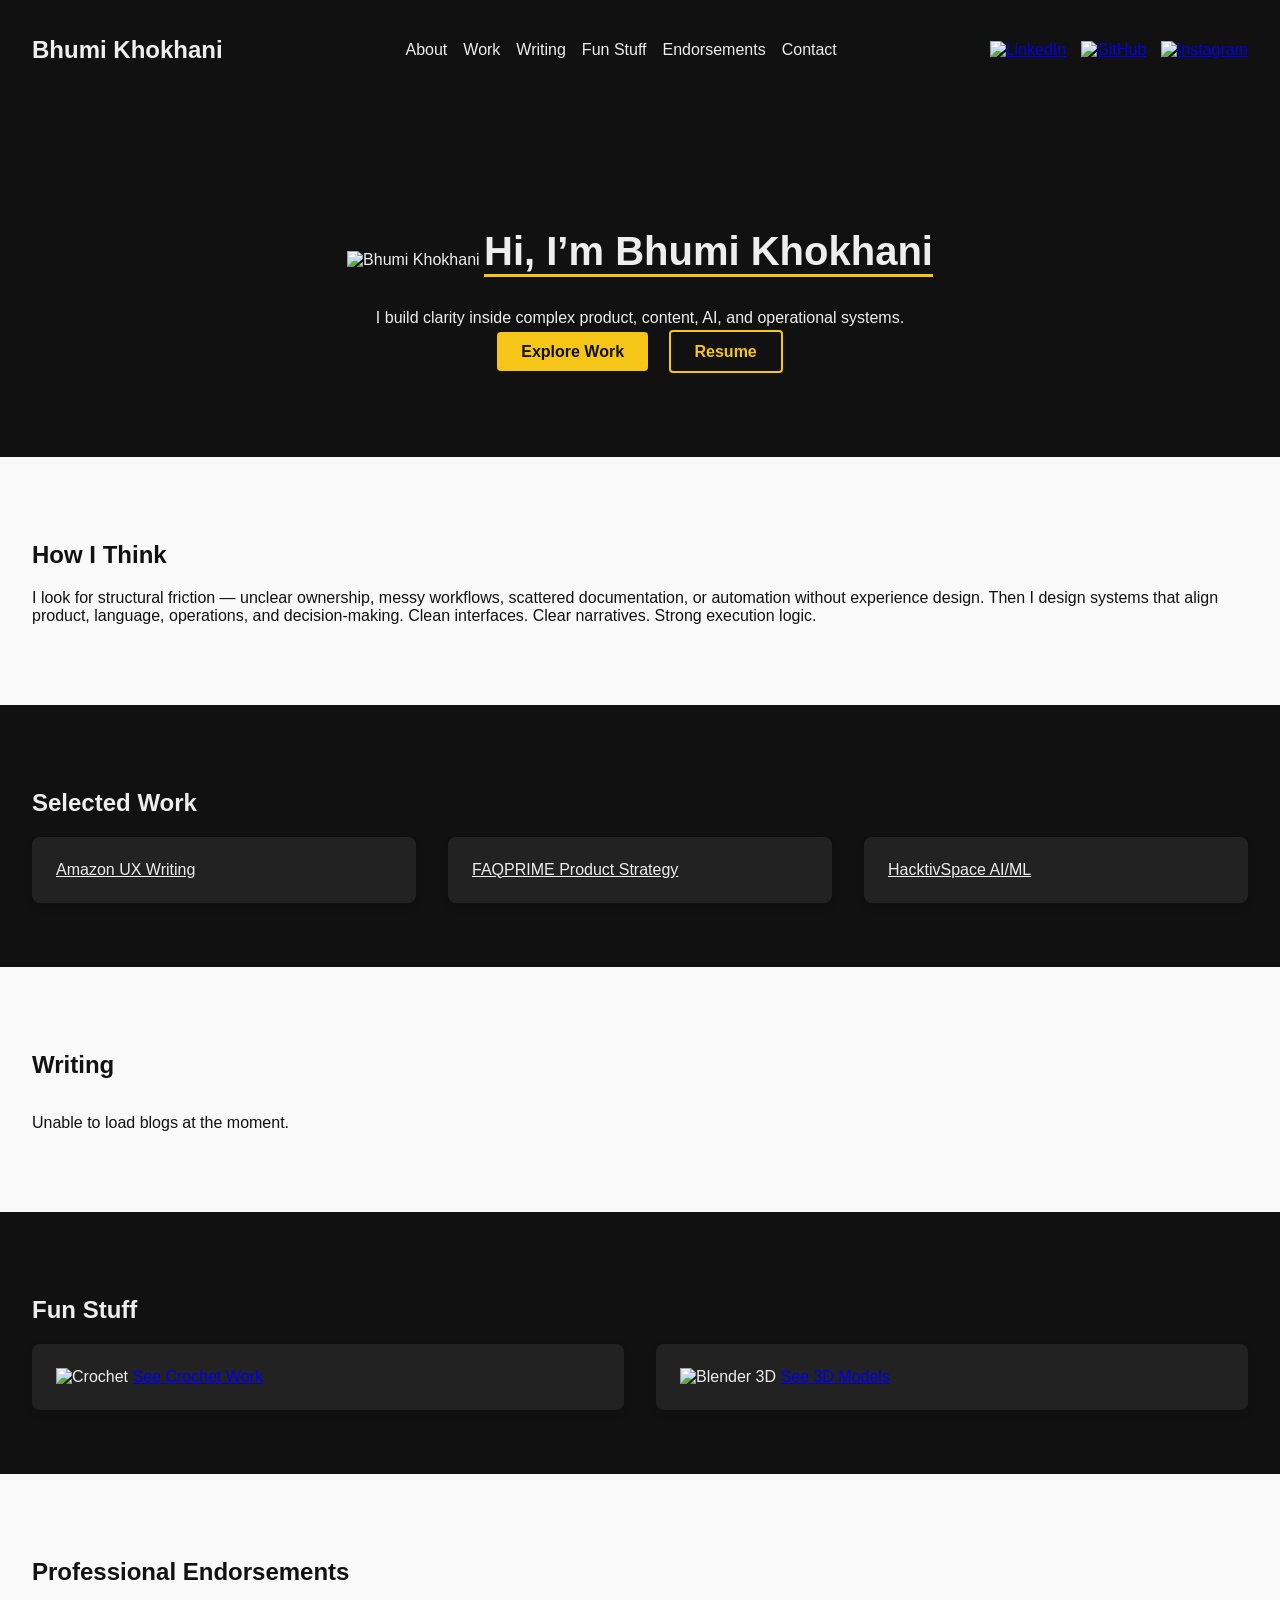
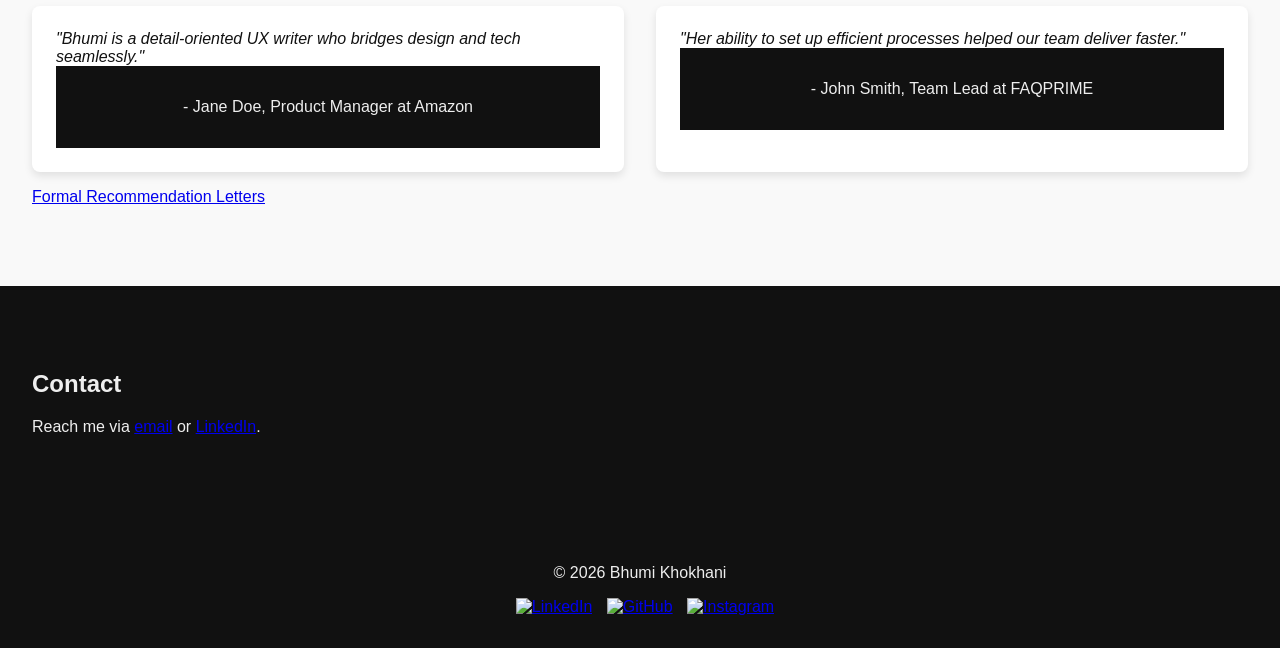
==== commit 703a8318: "Update index.html" ====
--- a/index.html
+++ b/index.html
@@ -59,7 +59,7 @@
   <!-- Writing -->
   <section id="writing" class="section light">
     <h2>Writing</h2>
-    <div id="blogs" class="card-grid"></div>
+    <div id="blogs" class="card-grid"></div> 
   </section>
 
   <!-- Fun Stuff -->
--- a/style.css
+++ b/style.css
@@ -1,20 +1,19 @@
 :root {
-  --primary: #2575fc;
-  --secondary: #6a11cb;
-  --bg: #f9f9f9;
-  --text: #333;
+  --primary: #f5c518; /* accent yellow */
+  --dark-bg: #111;
+  --light-bg: #f9f9f9;
+  --text-dark: #111;
+  --text-light: #eee;
 }
 
 body {
   font-family: 'Inter', sans-serif;
   margin: 0;
-  background: var(--bg);
-  color: var(--text);
 }
 
 header {
-  background: #222;
-  color: #fff;
+  background: var(--dark-bg);
+  color: var(--text-light);
   padding: 1rem 2rem;
 }
 
@@ -31,7 +30,7 @@
 }
 
 .nav-links a {
-  color: #fff;
+  color: var(--text-light);
   text-decoration: none;
   transition: color 0.3s;
 }
@@ -46,37 +45,69 @@
 }
 
 .hero {
-  background: linear-gradient(to right, var(--secondary), var(--primary));
-  color: #fff;
+  background: var(--dark-bg);
+  color: var(--text-light);
   text-align: center;
   padding: 6rem 2rem;
 }
 
-.btn {
-  background: #fff;
-  color: var(--primary);
+.hero h2 {
+  font-size: 2.5rem;
+  border-bottom: 3px solid var(--primary);
+  display: inline-block;
+  margin-bottom: 1rem;
+}
+
+.btn, .btn-outline {
   padding: 0.7rem 1.5rem;
   border-radius: 4px;
   text-decoration: none;
   font-weight: bold;
+  margin: 0.5rem;
+}
+
+.btn {
+  background: var(--primary);
+  color: var(--dark-bg);
+}
+
+.btn-outline {
+  border: 2px solid var(--primary);
+  color: var(--primary);
 }
 
 .section {
-  padding: 3rem 2rem;
+  padding: 4rem 2rem;
+}
+
+.section.light {
+  background: var(--light-bg);
+  color: var(--text-dark);
+}
+
+.section.dark {
+  background: var(--dark-bg);
+  color: var(--text-light);
 }
 
 .card-grid {
   display: grid;
-  grid-template-columns: repeat(auto-fit, minmax(250px, 1fr));
-  gap: 1.5rem;
+  grid-template-columns: repeat(auto-fit, minmax(280px, 1fr));
+  gap: 2rem;
 }
 
 .card {
   background: #fff;
+  color: #111;
   padding: 1.5rem;
   border-radius: 8px;
   box-shadow: 0 4px 8px rgba(0,0,0,0.1);
   transition: transform 0.3s;
+}
+
+.section.dark .card {
+  background: #222;
+  color: #eee;
 }
 
 .card:hover {
@@ -89,35 +120,8 @@
 }
 
 footer {
-  background: #222;
-  color: #fff;
+  background: var(--dark-bg);
+  color: var(--text-light);
   text-align: center;
   padding: 2rem;
 }
-#blog-list {
-  display: grid;
-  grid-template-columns: repeat(auto-fit, minmax(280px, 1fr));
-  gap: 1.5rem;
-}
-
-#blog-list .card {
-  background: #fff;
-  padding: 1.5rem;
-  border-radius: 8px;
-  box-shadow: 0 4px 8px rgba(0,0,0,0.1);
-  transition: transform 0.3s;
-}
-
-#blog-list .card:hover {
-  transform: translateY(-5px);
-}
-
-#blog-list h3 {
-  margin-top: 0;
-}
-
-#blog-list a {
-  text-decoration: none;
-  color: var(--primary);
-}
-
